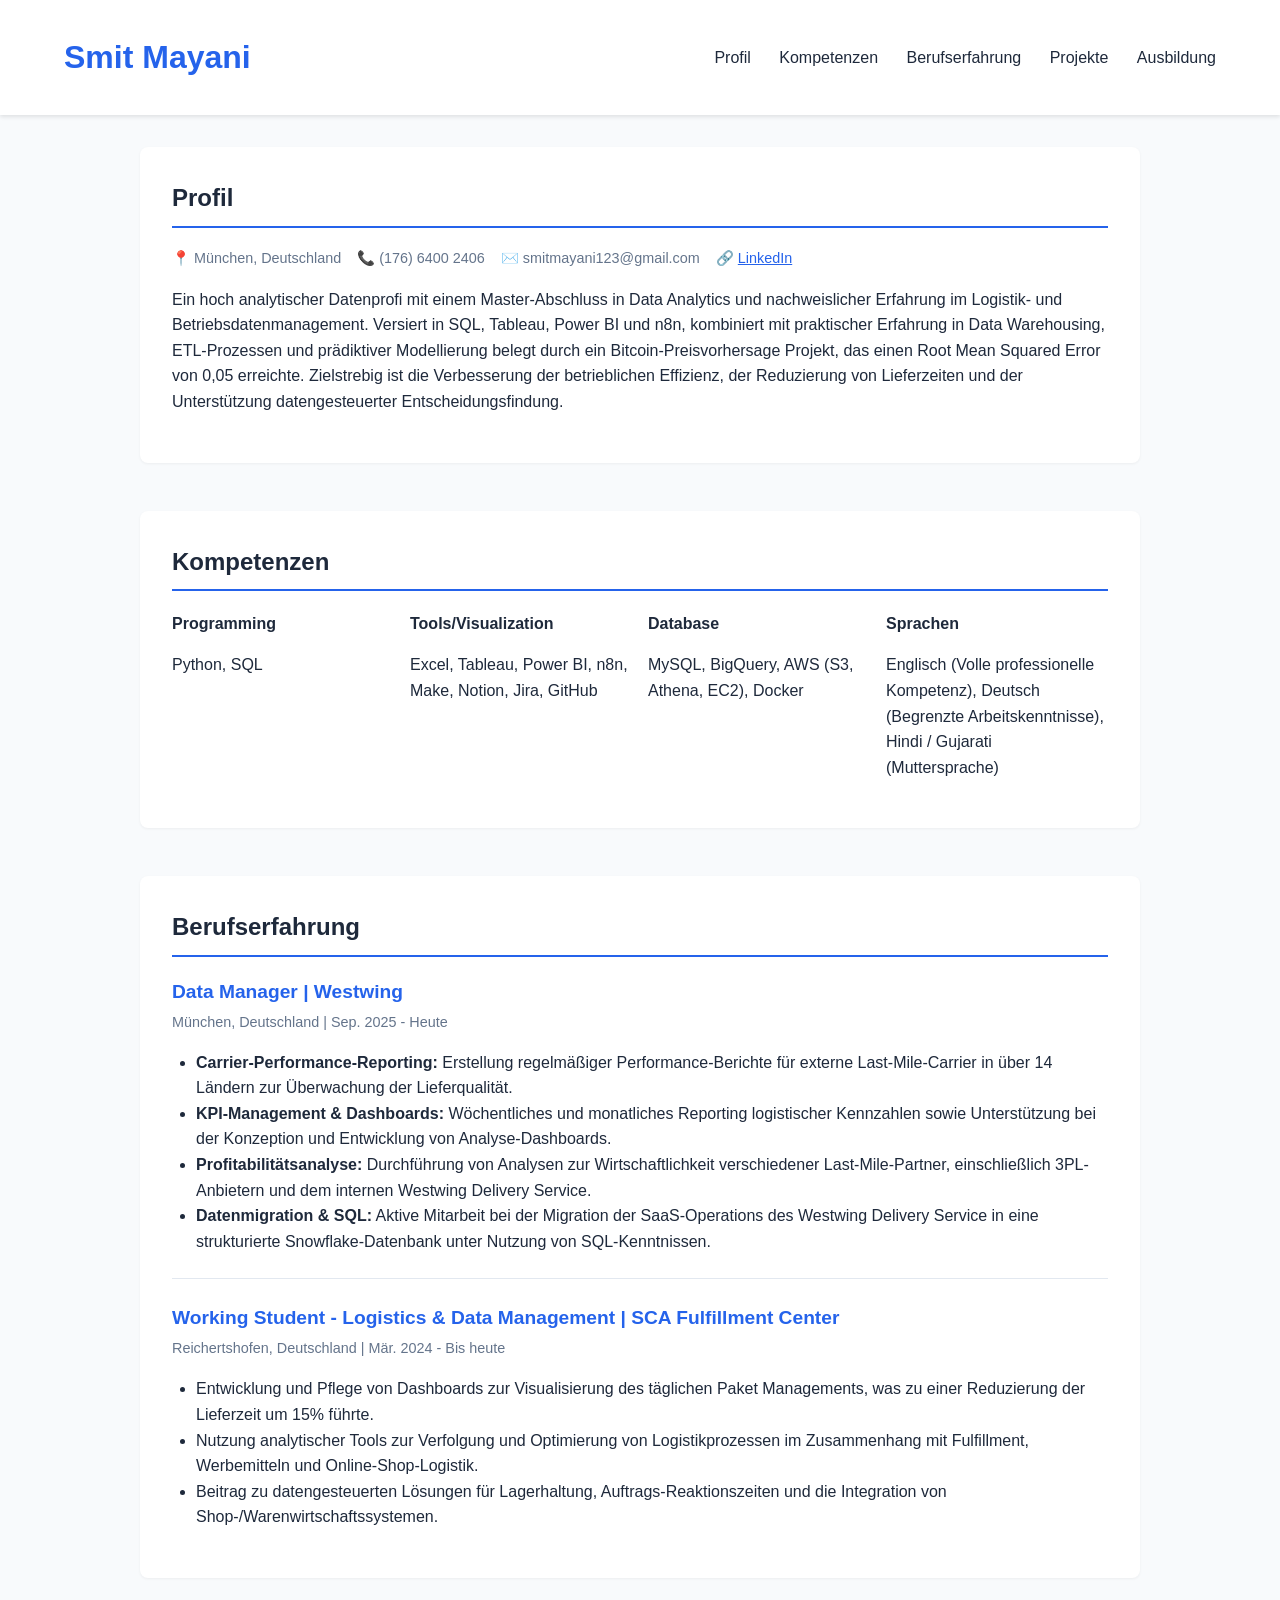
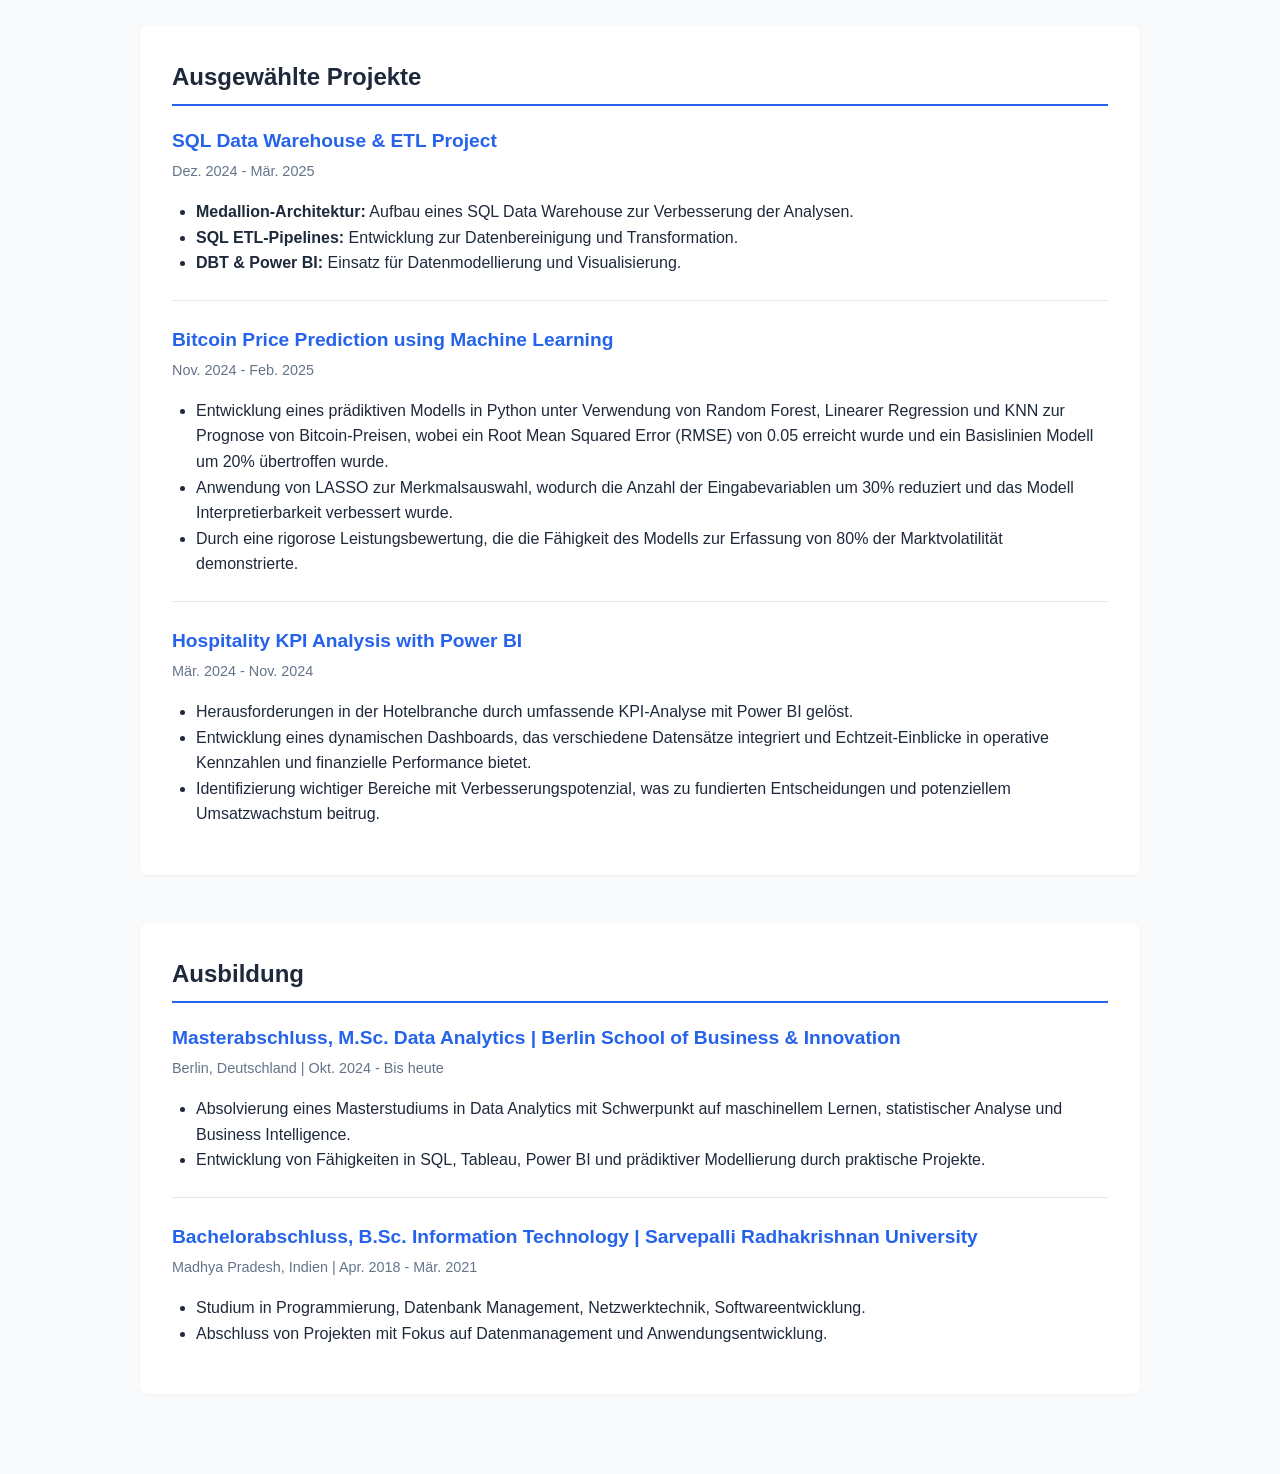
==== index.html @ 122e3f94 "Add initial HTML structure for portfolio website This commit adds a complete HTML structure for a po" ====
<!DOCTYPE html>
<html lang="de">
<head>
    <meta charset="UTF-8">
    <meta name="viewport" content="width=device-width, initial-scale=1.0">
    <title>Smit Mayani | Portfolio</title>
    <style>
        :root {
            --primary-color: #2563eb;
            --bg-color: #f8fafc;
            --text-color: #1e293b;
            --card-bg: #ffffff;
            --border-color: #e2e8f0;
        }

        body {
            font-family: 'Segoe UI', Tahoma, Geneva, Verdana, sans-serif;
            margin: 0;
            padding: 0;
            background-color: var(--bg-color);
            color: var(--text-color);
            line-height: 1.6;
        }

        header {
            background-color: var(--card-bg);
            padding: 2rem 5%;
            box-shadow: 0 2px 4px rgba(0,0,0,0.1);
            position: sticky;
            top: 0;
            z-index: 100;
            display: flex;
            justify-content: space-between;
            align-items: center;
        }

        header h1 {
            margin: 0;
            color: var(--primary-color);
        }

        nav a {
            text-decoration: none;
            color: var(--text-color);
            margin-left: 1.5rem;
            font-weight: 500;
        }

        nav a:hover {
            color: var(--primary-color);
        }

        .container {
            max-width: 1000px;
            margin: 0 auto;
            padding: 2rem;
        }

        section {
            margin-bottom: 3rem;
            background: var(--card-bg);
            padding: 2rem;
            border-radius: 8px;
            box-shadow: 0 1px 3px rgba(0,0,0,0.05);
        }

        h2 {
            border-bottom: 2px solid var(--primary-color);
            padding-bottom: 0.5rem;
            margin-top: 0;
        }

        .contact-info {
            display: flex;
            gap: 1rem;
            flex-wrap: wrap;
            margin-bottom: 1rem;
            font-size: 0.9rem;
            color: #64748b;
        }

        .job-title, .project-title {
            font-weight: bold;
            font-size: 1.2rem;
            margin-bottom: 0.2rem;
            color: var(--primary-color);
        }

        .date-location {
            font-size: 0.9rem;
            color: #64748b;
            margin-bottom: 1rem;
        }

        .skills-grid {
            display: grid;
            grid-template-columns: repeat(auto-fit, minmax(200px, 1fr));
            gap: 1rem;
        }

        .skill-category {
            font-weight: bold;
        }

        ul {
            margin-top: 0.5rem;
            padding-left: 1.5rem;
        }

        a {
            color: var(--primary-color);
        }

        @media (max-width: 768px) {
            header {
                flex-direction: column;
                text-align: center;
            }
            nav {
                margin-top: 1rem;
            }
            nav a {
                margin: 0 0.5rem;
            }
        }
    </style>
</head>
<body>

    <header>
        <h1>Smit Mayani</h1>
        <nav>
            <a href="#profil">Profil</a>
            <a href="#kompetenzen">Kompetenzen</a>
            <a href="#erfahrung">Berufserfahrung</a>
            <a href="#projekte">Projekte</a>
            <a href="#ausbildung">Ausbildung</a>
        </nav>
    </header>

    <div class="container">
        <section id="profil">
            <h2>Profil</h2>
            <div class="contact-info">
                <span>📍 München, Deutschland</span>
                <span>📞 (176) 6400 2406</span>
                <span>✉️ smitmayani123@gmail.com</span>
                <span>🔗 <a href="https://linkedin.com/in/smitmayani/" target="_blank">LinkedIn</a></span>
            </div>
            <p>Ein hoch analytischer Datenprofi mit einem Master-Abschluss in Data Analytics und nachweislicher Erfahrung im Logistik- und Betriebsdatenmanagement. Versiert in SQL, Tableau, Power BI und n8n, kombiniert mit praktischer Erfahrung in Data Warehousing, ETL-Prozessen und prädiktiver Modellierung belegt durch ein Bitcoin-Preisvorhersage Projekt, das einen Root Mean Squared Error von 0,05 erreichte. Zielstrebig ist die Verbesserung der betrieblichen Effizienz, der Reduzierung von Lieferzeiten und der Unterstützung datengesteuerter Entscheidungsfindung.</p>
        </section>

        <section id="kompetenzen">
            <h2>Kompetenzen</h2>
            <div class="skills-grid">
                <div>
                    <div class="skill-category">Programming</div>
                    <p>Python, SQL</p>
                </div>
                <div>
                    <div class="skill-category">Tools/Visualization</div>
                    <p>Excel, Tableau, Power BI, n8n, Make, Notion, Jira, GitHub</p>
                </div>
                <div>
                    <div class="skill-category">Database</div>
                    <p>MySQL, BigQuery, AWS (S3, Athena, EC2), Docker</p>
                </div>
                <div>
                    <div class="skill-category">Sprachen</div>
                    <p>Englisch (Volle professionelle Kompetenz), Deutsch (Begrenzte Arbeitskenntnisse), Hindi / Gujarati (Muttersprache)</p>
                </div>
            </div>
        </section>

        <section id="erfahrung">
            <h2>Berufserfahrung</h2>
            
            <div class="job">
                <div class="job-title">Data Manager | Westwing</div>
                <div class="date-location">München, Deutschland | Sep. 2025 - Heute</div>
                <ul>
                    <li><strong>Carrier-Performance-Reporting:</strong> Erstellung regelmäßiger Performance-Berichte für externe Last-Mile-Carrier in über 14 Ländern zur Überwachung der Lieferqualität.</li>
                    <li><strong>KPI-Management & Dashboards:</strong> Wöchentliches und monatliches Reporting logistischer Kennzahlen sowie Unterstützung bei der Konzeption und Entwicklung von Analyse-Dashboards.</li>
                    <li><strong>Profitabilitätsanalyse:</strong> Durchführung von Analysen zur Wirtschaftlichkeit verschiedener Last-Mile-Partner, einschließlich 3PL-Anbietern und dem internen Westwing Delivery Service.</li>
                    <li><strong>Datenmigration & SQL:</strong> Aktive Mitarbeit bei der Migration der SaaS-Operations des Westwing Delivery Service in eine strukturierte Snowflake-Datenbank unter Nutzung von SQL-Kenntnissen.</li>
                </ul>
            </div>

            <hr style="border: 0; border-top: 1px solid #e2e8f0; margin: 1.5rem 0;">

            <div class="job">
                <div class="job-title">Working Student - Logistics & Data Management | SCA Fulfillment Center</div>
                <div class="date-location">Reichertshofen, Deutschland | Mär. 2024 - Bis heute</div>
                <ul>
                    <li>Entwicklung und Pflege von Dashboards zur Visualisierung des täglichen Paket Managements, was zu einer Reduzierung der Lieferzeit um 15% führte.</li>
                    <li>Nutzung analytischer Tools zur Verfolgung und Optimierung von Logistikprozessen im Zusammenhang mit Fulfillment, Werbemitteln und Online-Shop-Logistik.</li>
                    <li>Beitrag zu datengesteuerten Lösungen für Lagerhaltung, Auftrags-Reaktionszeiten und die Integration von Shop-/Warenwirtschaftssystemen.</li>
                </ul>
            </div>
        </section>

        <section id="projekte">
            <h2>Ausgewählte Projekte</h2>

            <div class="project">
                <div class="project-title">SQL Data Warehouse & ETL Project</div>
                <div class="date-location">Dez. 2024 - Mär. 2025</div>
                <ul>
                    <li><strong>Medallion-Architektur:</strong> Aufbau eines SQL Data Warehouse zur Verbesserung der Analysen.</li>
                    <li><strong>SQL ETL-Pipelines:</strong> Entwicklung zur Datenbereinigung und Transformation.</li>
                    <li><strong>DBT & Power BI:</strong> Einsatz für Datenmodellierung und Visualisierung.</li>
                </ul>
            </div>

            <hr style="border: 0; border-top: 1px solid #e2e8f0; margin: 1.5rem 0;">

            <div class="project">
                <div class="project-title">Bitcoin Price Prediction using Machine Learning</div>
                <div class="date-location">Nov. 2024 - Feb. 2025</div>
                <ul>
                    <li>Entwicklung eines prädiktiven Modells in Python unter Verwendung von Random Forest, Linearer Regression und KNN zur Prognose von Bitcoin-Preisen, wobei ein Root Mean Squared Error (RMSE) von 0.05 erreicht wurde und ein Basislinien Modell um 20% übertroffen wurde.</li>
                    <li>Anwendung von LASSO zur Merkmalsauswahl, wodurch die Anzahl der Eingabevariablen um 30% reduziert und das Modell Interpretierbarkeit verbessert wurde.</li>
                    <li>Durch eine rigorose Leistungsbewertung, die die Fähigkeit des Modells zur Erfassung von 80% der Marktvolatilität demonstrierte.</li>
                </ul>
            </div>

            <hr style="border: 0; border-top: 1px solid #e2e8f0; margin: 1.5rem 0;">

            <div class="project">
                <div class="project-title">Hospitality KPI Analysis with Power BI</div>
                <div class="date-location">Mär. 2024 - Nov. 2024</div>
                <ul>
                    <li>Herausforderungen in der Hotelbranche durch umfassende KPI-Analyse mit Power BI gelöst.</li>
                    <li>Entwicklung eines dynamischen Dashboards, das verschiedene Datensätze integriert und Echtzeit-Einblicke in operative Kennzahlen und finanzielle Performance bietet.</li>
                    <li>Identifizierung wichtiger Bereiche mit Verbesserungspotenzial, was zu fundierten Entscheidungen und potenziellem Umsatzwachstum beitrug.</li>
                </ul>
            </div>
        </section>

        <section id="ausbildung">
            <h2>Ausbildung</h2>

            <div class="job">
                <div class="job-title">Masterabschluss, M.Sc. Data Analytics | Berlin School of Business & Innovation</div>
                <div class="date-location">Berlin, Deutschland | Okt. 2024 - Bis heute</div>
                <ul>
                    <li>Absolvierung eines Masterstudiums in Data Analytics mit Schwerpunkt auf maschinellem Lernen, statistischer Analyse und Business Intelligence.</li>
                    <li>Entwicklung von Fähigkeiten in SQL, Tableau, Power BI und prädiktiver Modellierung durch praktische Projekte.</li>
                </ul>
            </div>

            <hr style="border: 0; border-top: 1px solid #e2e8f0; margin: 1.5rem 0;">

            <div class="job">
                <div class="job-title">Bachelorabschluss, B.Sc. Information Technology | Sarvepalli Radhakrishnan University</div>
                <div class="date-location">Madhya Pradesh, Indien | Apr. 2018 - Mär. 2021</div>
                <ul>
                    <li>Studium in Programmierung, Datenbank Management, Netzwerktechnik, Softwareentwicklung.</li>
                    <li>Abschluss von Projekten mit Fokus auf Datenmanagement und Anwendungsentwicklung.</li>
                </ul>
            </div>
        </section>
    </div>

</body>
</html>
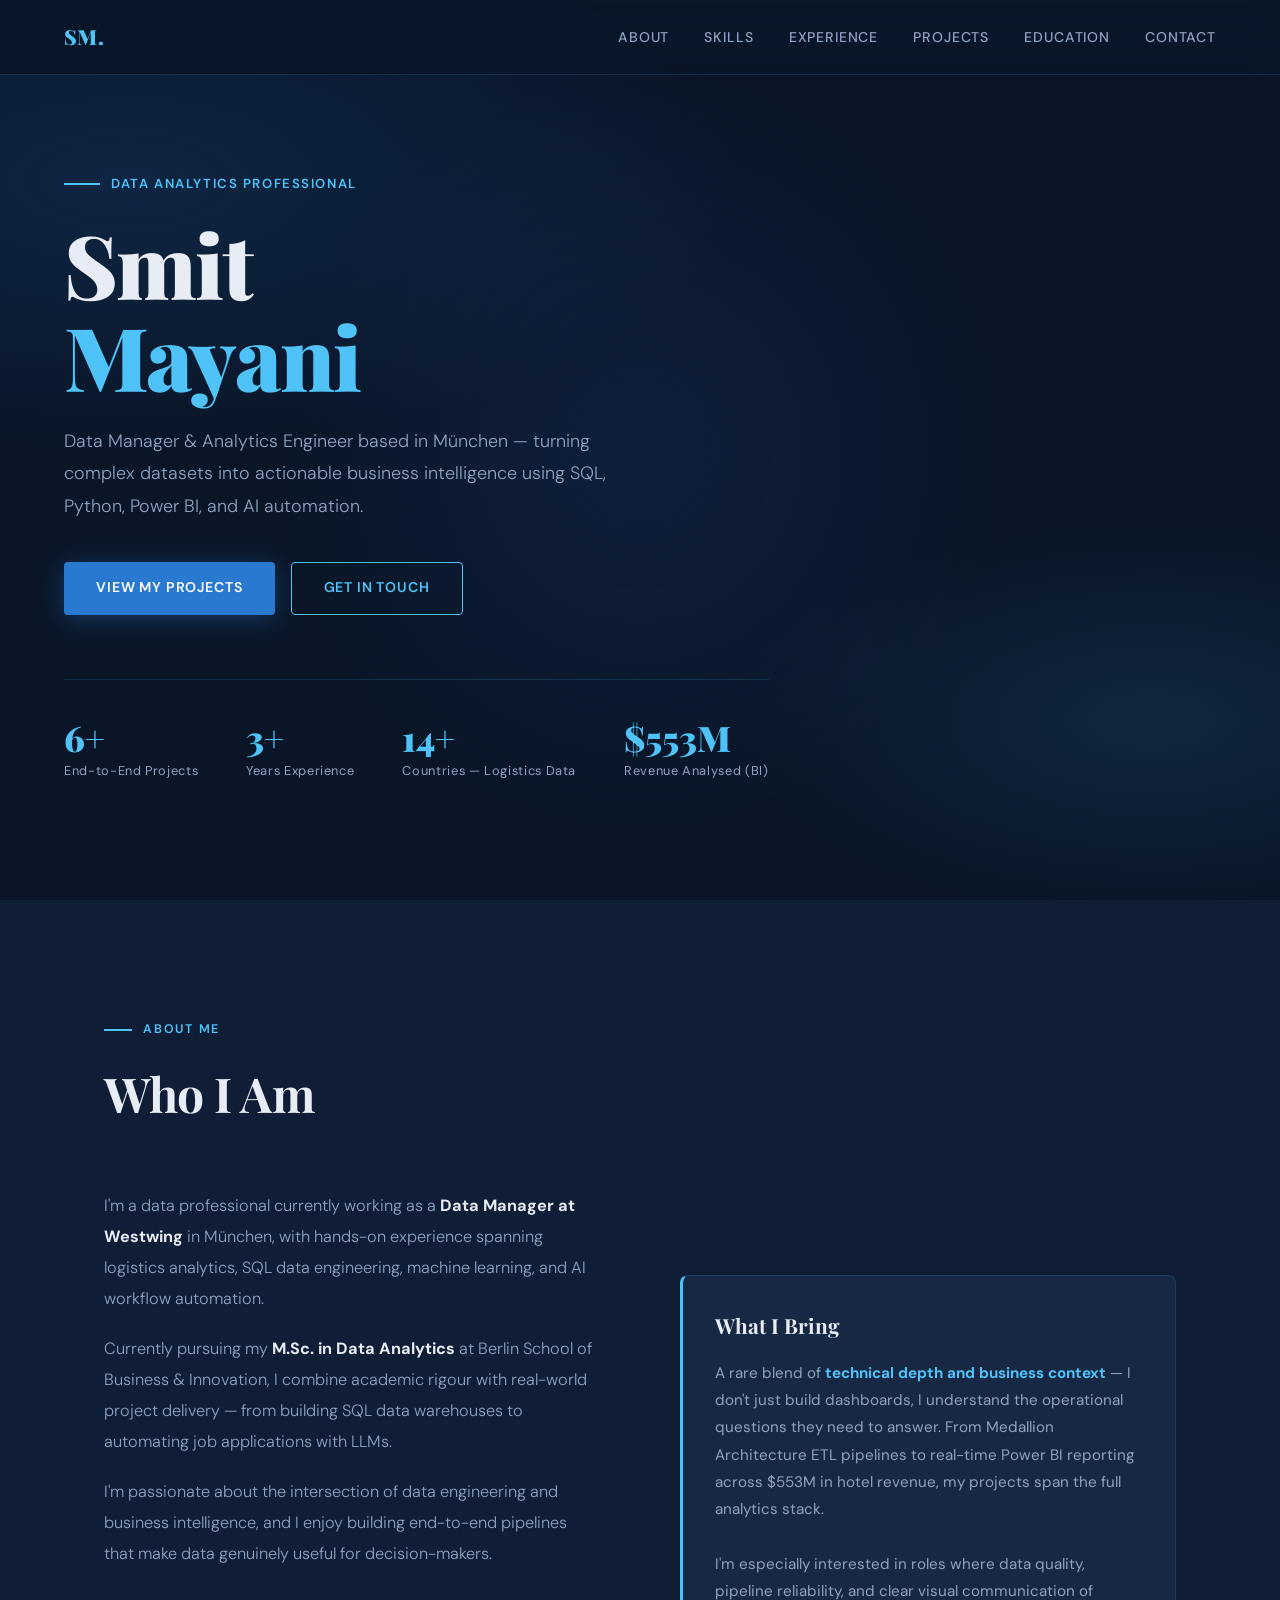
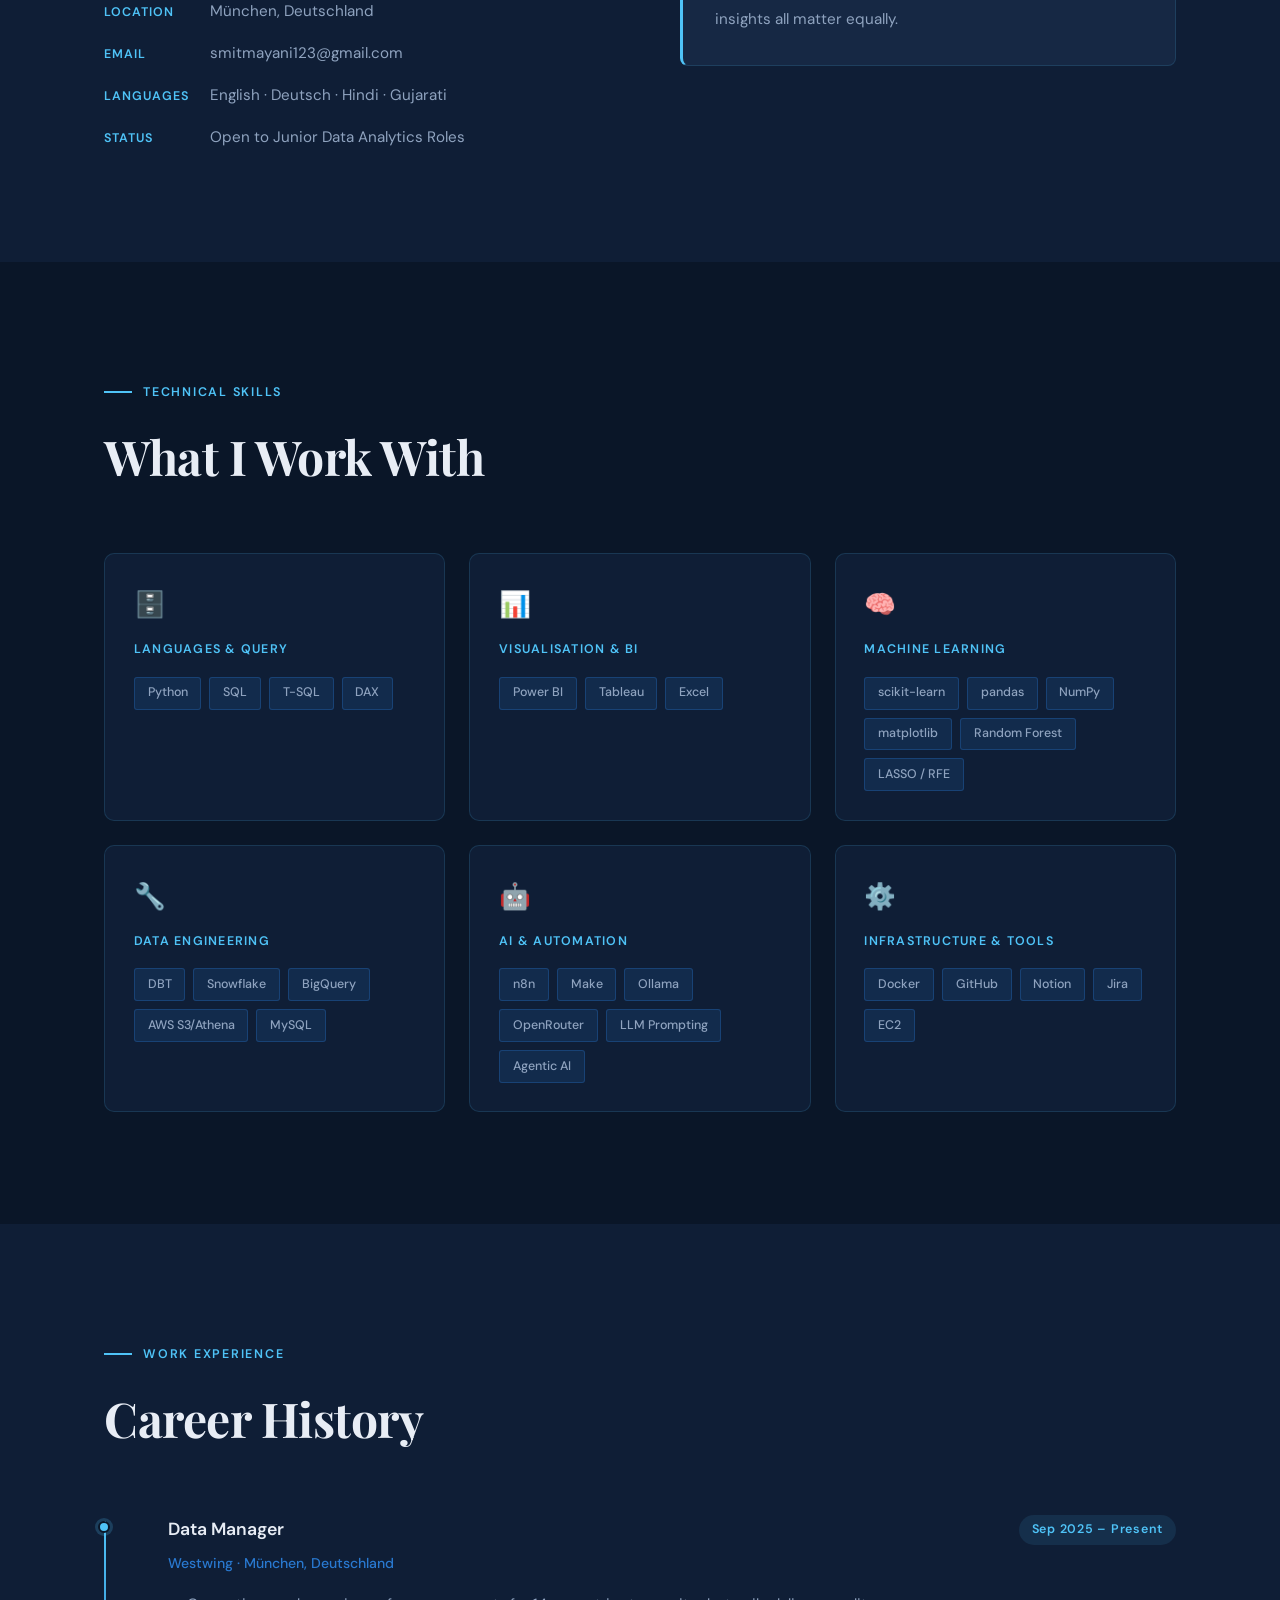
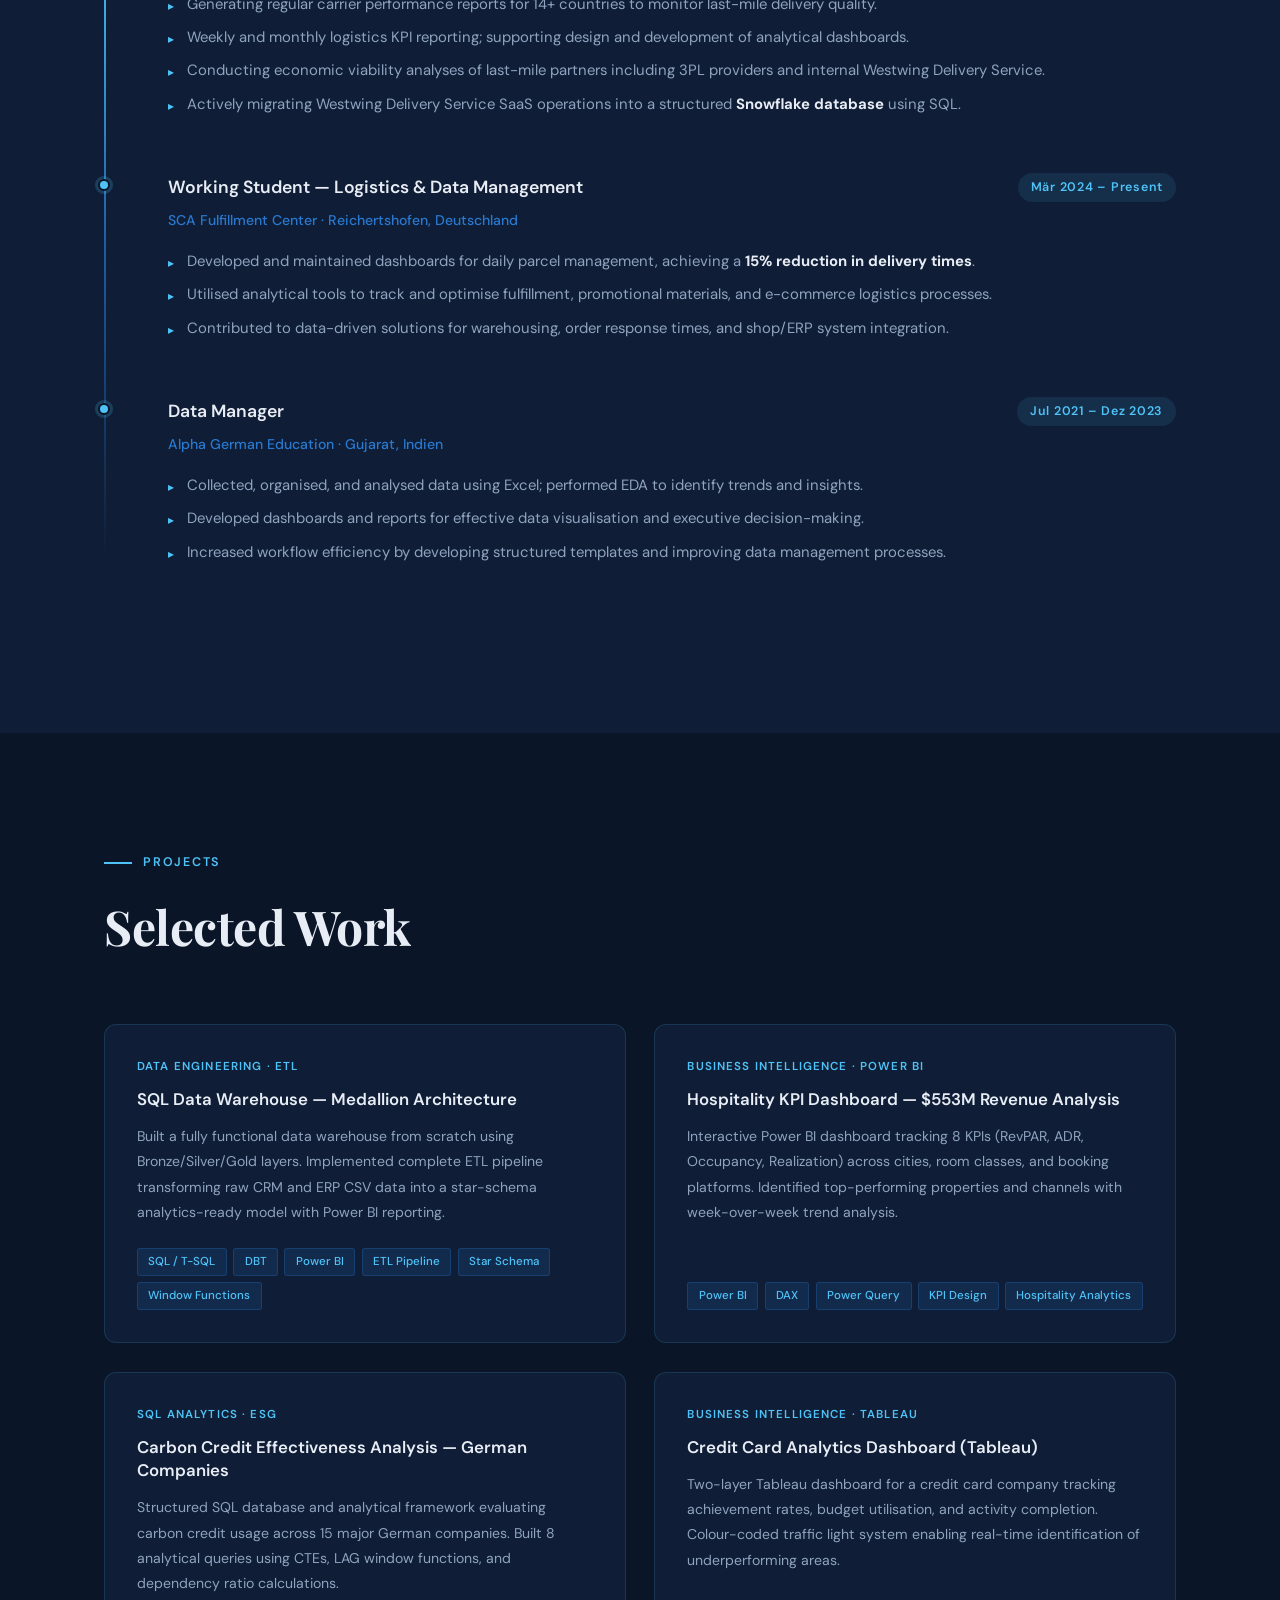
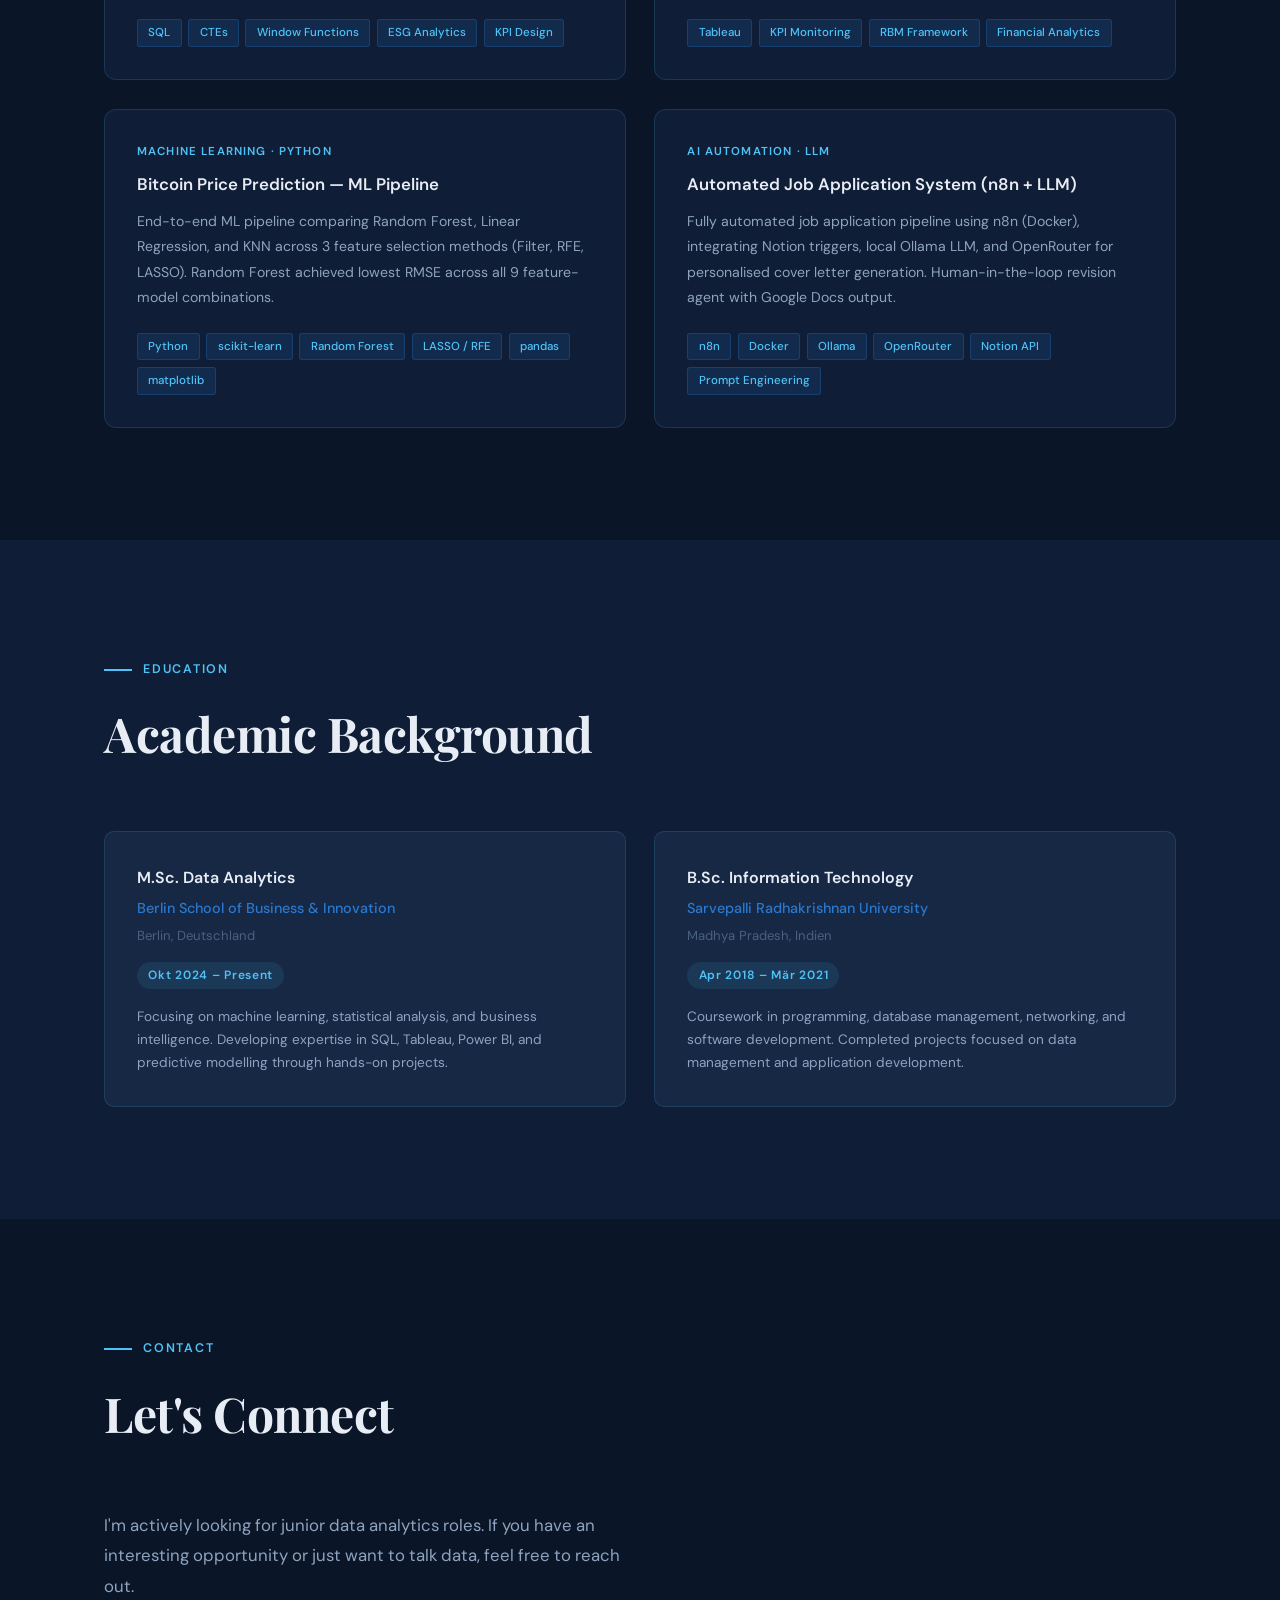
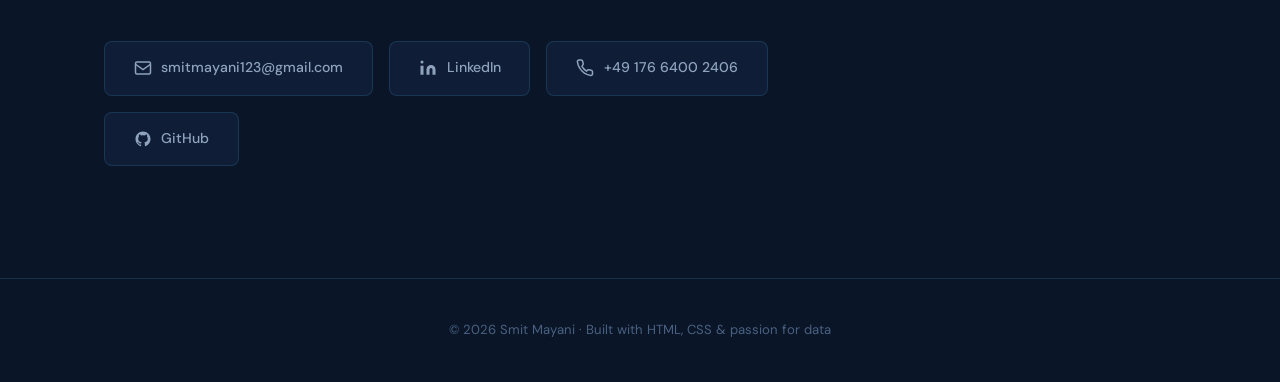
==== commit d3593c12: "Add files via upload" ====
--- a/index.html
+++ b/index.html
@@ -1,266 +1,762 @@
 <!DOCTYPE html>
-<html lang="de">
+<html lang="en">
 <head>
-    <meta charset="UTF-8">
-    <meta name="viewport" content="width=device-width, initial-scale=1.0">
-    <title>Smit Mayani | Portfolio</title>
-    <style>
-        :root {
-            --primary-color: #2563eb;
-            --bg-color: #f8fafc;
-            --text-color: #1e293b;
-            --card-bg: #ffffff;
-            --border-color: #e2e8f0;
-        }
-
-        body {
-            font-family: 'Segoe UI', Tahoma, Geneva, Verdana, sans-serif;
-            margin: 0;
-            padding: 0;
-            background-color: var(--bg-color);
-            color: var(--text-color);
-            line-height: 1.6;
-        }
-
-        header {
-            background-color: var(--card-bg);
-            padding: 2rem 5%;
-            box-shadow: 0 2px 4px rgba(0,0,0,0.1);
-            position: sticky;
-            top: 0;
-            z-index: 100;
-            display: flex;
-            justify-content: space-between;
-            align-items: center;
-        }
-
-        header h1 {
-            margin: 0;
-            color: var(--primary-color);
-        }
-
-        nav a {
-            text-decoration: none;
-            color: var(--text-color);
-            margin-left: 1.5rem;
-            font-weight: 500;
-        }
-
-        nav a:hover {
-            color: var(--primary-color);
-        }
-
-        .container {
-            max-width: 1000px;
-            margin: 0 auto;
-            padding: 2rem;
-        }
-
-        section {
-            margin-bottom: 3rem;
-            background: var(--card-bg);
-            padding: 2rem;
-            border-radius: 8px;
-            box-shadow: 0 1px 3px rgba(0,0,0,0.05);
-        }
-
-        h2 {
-            border-bottom: 2px solid var(--primary-color);
-            padding-bottom: 0.5rem;
-            margin-top: 0;
-        }
-
-        .contact-info {
-            display: flex;
-            gap: 1rem;
-            flex-wrap: wrap;
-            margin-bottom: 1rem;
-            font-size: 0.9rem;
-            color: #64748b;
-        }
-
-        .job-title, .project-title {
-            font-weight: bold;
-            font-size: 1.2rem;
-            margin-bottom: 0.2rem;
-            color: var(--primary-color);
-        }
-
-        .date-location {
-            font-size: 0.9rem;
-            color: #64748b;
-            margin-bottom: 1rem;
-        }
-
-        .skills-grid {
-            display: grid;
-            grid-template-columns: repeat(auto-fit, minmax(200px, 1fr));
-            gap: 1rem;
-        }
-
-        .skill-category {
-            font-weight: bold;
-        }
-
-        ul {
-            margin-top: 0.5rem;
-            padding-left: 1.5rem;
-        }
-
-        a {
-            color: var(--primary-color);
-        }
-
-        @media (max-width: 768px) {
-            header {
-                flex-direction: column;
-                text-align: center;
-            }
-            nav {
-                margin-top: 1rem;
-            }
-            nav a {
-                margin: 0 0.5rem;
-            }
-        }
-    </style>
+<meta charset="UTF-8">
+<meta name="viewport" content="width=device-width, initial-scale=1.0">
+<title>Smit Mayani — Data Analytics Portfolio</title>
+<link href="https://fonts.googleapis.com/css2?family=Playfair+Display:wght@400;700;900&family=DM+Sans:wght@300;400;500;600&display=swap" rel="stylesheet">
+<style>
+  :root {
+    --navy: #0a1628;
+    --navy-mid: #112240;
+    --navy-light: #1d3461;
+    --blue: #1e5fa8;
+    --blue-bright: #2979d0;
+    --accent: #4fc3f7;
+    --accent-gold: #f0c040;
+    --text: #e8edf5;
+    --text-muted: #8fa3bf;
+    --text-dim: #4a6080;
+    --surface: #0f1e36;
+    --surface-up: #162844;
+    --border: rgba(79,195,247,0.15);
+    --glow: rgba(41,121,208,0.18);
+  }
+  *, *::before, *::after { box-sizing: border-box; margin: 0; padding: 0; }
+  html { scroll-behavior: smooth; }
+  body {
+    font-family: 'DM Sans', sans-serif;
+    background: var(--navy);
+    color: var(--text);
+    overflow-x: hidden;
+    line-height: 1.7;
+  }
+
+  /* ── BACKGROUND ── */
+  body::before {
+    content: '';
+    position: fixed; inset: 0; z-index: 0;
+    background:
+      radial-gradient(ellipse 80% 50% at 10% 20%, rgba(30,95,168,0.22) 0%, transparent 60%),
+      radial-gradient(ellipse 60% 40% at 90% 80%, rgba(79,195,247,0.1) 0%, transparent 55%),
+      radial-gradient(ellipse 40% 60% at 50% 50%, rgba(17,34,64,0.8) 0%, transparent 70%);
+    pointer-events: none;
+  }
+
+  /* ── NAV ── */
+  nav {
+    position: fixed; top: 0; left: 0; right: 0; z-index: 100;
+    display: flex; align-items: center; justify-content: space-between;
+    padding: 1.2rem 5%;
+    background: rgba(10,22,40,0.85);
+    backdrop-filter: blur(14px);
+    border-bottom: 1px solid var(--border);
+  }
+  .nav-logo {
+    font-family: 'Playfair Display', serif;
+    font-size: 1.3rem;
+    font-weight: 900;
+    letter-spacing: 0.02em;
+    color: var(--accent);
+  }
+  .nav-links { display: flex; gap: 2.2rem; list-style: none; }
+  .nav-links a {
+    text-decoration: none;
+    color: var(--text-muted);
+    font-size: 0.88rem;
+    font-weight: 500;
+    letter-spacing: 0.06em;
+    text-transform: uppercase;
+    transition: color 0.2s;
+  }
+  .nav-links a:hover { color: var(--accent); }
+
+  /* ── SECTIONS ── */
+  section { position: relative; z-index: 1; }
+
+  /* ── HERO ── */
+  #hero {
+    min-height: 100vh;
+    display: flex; align-items: center;
+    padding: 8rem 5% 5rem;
+  }
+  .hero-inner { max-width: 800px; }
+  .hero-eyebrow {
+    display: inline-flex; align-items: center; gap: 0.7rem;
+    font-size: 0.82rem; letter-spacing: 0.12em; text-transform: uppercase;
+    color: var(--accent); font-weight: 600;
+    margin-bottom: 1.4rem;
+  }
+  .hero-eyebrow::before {
+    content: ''; display: block;
+    width: 36px; height: 2px;
+    background: var(--accent);
+  }
+  h1 {
+    font-family: 'Playfair Display', serif;
+    font-size: clamp(3rem, 7vw, 5.5rem);
+    font-weight: 900;
+    line-height: 1.05;
+    letter-spacing: -0.02em;
+    color: var(--text);
+    margin-bottom: 1.4rem;
+  }
+  h1 span { color: var(--accent); }
+  .hero-desc {
+    font-size: 1.12rem;
+    color: var(--text-muted);
+    max-width: 580px;
+    margin-bottom: 2.5rem;
+    font-weight: 300;
+    line-height: 1.8;
+  }
+  .hero-cta { display: flex; gap: 1rem; flex-wrap: wrap; }
+  .btn {
+    display: inline-flex; align-items: center; gap: 0.5rem;
+    padding: 0.85rem 2rem;
+    border-radius: 4px;
+    font-size: 0.88rem; font-weight: 600;
+    letter-spacing: 0.06em; text-transform: uppercase;
+    text-decoration: none; cursor: pointer; border: none;
+    transition: all 0.25s;
+  }
+  .btn-primary {
+    background: var(--blue-bright);
+    color: #fff;
+    box-shadow: 0 4px 24px rgba(41,121,208,0.35);
+  }
+  .btn-primary:hover {
+    background: var(--accent);
+    color: var(--navy);
+    box-shadow: 0 6px 32px rgba(79,195,247,0.4);
+    transform: translateY(-2px);
+  }
+  .btn-outline {
+    background: transparent;
+    color: var(--accent);
+    border: 1.5px solid var(--accent);
+  }
+  .btn-outline:hover {
+    background: rgba(79,195,247,0.1);
+    transform: translateY(-2px);
+  }
+  .hero-stats {
+    display: flex; gap: 3rem; margin-top: 4rem;
+    padding-top: 2.5rem;
+    border-top: 1px solid var(--border);
+    flex-wrap: wrap;
+  }
+  .stat-num {
+    font-family: 'Playfair Display', serif;
+    font-size: 2.2rem; font-weight: 900;
+    color: var(--accent); line-height: 1;
+  }
+  .stat-label { font-size: 0.8rem; color: var(--text-muted); letter-spacing: 0.05em; margin-top: 0.3rem; }
+
+  /* ── SECTION TITLES ── */
+  .section-wrap { padding: 7rem 5%; max-width: 1200px; margin: 0 auto; }
+  .section-label {
+    display: inline-flex; align-items: center; gap: 0.7rem;
+    font-size: 0.78rem; letter-spacing: 0.14em; text-transform: uppercase;
+    color: var(--accent); font-weight: 600; margin-bottom: 0.8rem;
+  }
+  .section-label::before {
+    content: ''; width: 28px; height: 2px; background: var(--accent);
+  }
+  h2 {
+    font-family: 'Playfair Display', serif;
+    font-size: clamp(2rem, 4vw, 3rem);
+    font-weight: 700; color: var(--text);
+    margin-bottom: 3.5rem;
+    letter-spacing: -0.01em;
+  }
+
+  /* ── ABOUT ── */
+  #about { background: var(--surface); }
+  .about-grid { display: grid; grid-template-columns: 1fr 1fr; gap: 5rem; align-items: center; }
+  .about-text p {
+    color: var(--text-muted); font-size: 1.02rem; margin-bottom: 1.2rem;
+    font-weight: 300; line-height: 1.9;
+  }
+  .about-info { display: flex; flex-direction: column; gap: 1rem; margin-top: 1.8rem; }
+  .info-row { display: flex; gap: 1rem; align-items: baseline; }
+  .info-key { font-size: 0.78rem; letter-spacing: 0.08em; text-transform: uppercase; color: var(--accent); font-weight: 600; min-width: 90px; }
+  .info-val { color: var(--text-muted); font-size: 0.95rem; }
+  .about-highlight {
+    background: var(--surface-up);
+    border: 1px solid var(--border);
+    border-left: 3px solid var(--accent);
+    border-radius: 8px;
+    padding: 2rem;
+  }
+  .about-highlight h3 {
+    font-family: 'Playfair Display', serif;
+    font-size: 1.3rem; color: var(--text);
+    margin-bottom: 1rem;
+  }
+  .about-highlight p { color: var(--text-muted); font-size: 0.95rem; line-height: 1.8; }
+
+  /* ── SKILLS ── */
+  #skills { background: var(--navy); }
+  .skills-grid { display: grid; grid-template-columns: repeat(auto-fit, minmax(260px, 1fr)); gap: 1.5rem; }
+  .skill-card {
+    background: var(--surface);
+    border: 1px solid var(--border);
+    border-radius: 10px;
+    padding: 1.8rem;
+    transition: border-color 0.2s, transform 0.2s, box-shadow 0.2s;
+  }
+  .skill-card:hover {
+    border-color: var(--accent);
+    transform: translateY(-4px);
+    box-shadow: 0 8px 32px var(--glow);
+  }
+  .skill-icon { font-size: 1.6rem; margin-bottom: 0.8rem; }
+  .skill-card h3 { font-size: 0.78rem; letter-spacing: 0.1em; text-transform: uppercase; color: var(--accent); font-weight: 600; margin-bottom: 1rem; }
+  .skill-tags { display: flex; flex-wrap: wrap; gap: 0.5rem; }
+  .tag {
+    padding: 0.3rem 0.8rem;
+    background: rgba(41,121,208,0.15);
+    border: 1px solid rgba(41,121,208,0.3);
+    border-radius: 3px;
+    font-size: 0.78rem;
+    color: var(--text-muted);
+    font-weight: 500;
+  }
+
+  /* ── EXPERIENCE ── */
+  #experience { background: var(--surface); }
+  .timeline { position: relative; padding-left: 2rem; }
+  .timeline::before {
+    content: '';
+    position: absolute; left: 0; top: 6px; bottom: 6px;
+    width: 2px;
+    background: linear-gradient(to bottom, var(--accent), var(--blue), transparent);
+  }
+  .timeline-item { position: relative; margin-bottom: 3.5rem; padding-left: 2rem; }
+  .timeline-dot {
+    position: absolute; left: -2.4rem; top: 6px;
+    width: 12px; height: 12px;
+    border-radius: 50%;
+    background: var(--accent);
+    border: 2px solid var(--navy);
+    box-shadow: 0 0 0 3px rgba(79,195,247,0.2);
+  }
+  .exp-header { display: flex; justify-content: space-between; align-items: flex-start; flex-wrap: wrap; gap: 0.5rem; margin-bottom: 0.4rem; }
+  .exp-title { font-size: 1.1rem; font-weight: 600; color: var(--text); }
+  .exp-date {
+    font-size: 0.78rem; letter-spacing: 0.06em;
+    color: var(--accent); font-weight: 600;
+    background: rgba(79,195,247,0.1);
+    padding: 0.25rem 0.8rem; border-radius: 20px;
+    white-space: nowrap;
+  }
+  .exp-company { font-size: 0.88rem; color: var(--blue-bright); font-weight: 500; margin-bottom: 1rem; }
+  .exp-bullets { list-style: none; }
+  .exp-bullets li {
+    position: relative; padding-left: 1.2rem;
+    color: var(--text-muted); font-size: 0.93rem;
+    margin-bottom: 0.5rem; line-height: 1.7;
+  }
+  .exp-bullets li::before {
+    content: '▸'; position: absolute; left: 0;
+    color: var(--accent); font-size: 0.75rem; top: 0.25rem;
+  }
+
+  /* ── PROJECTS ── */
+  #projects { background: var(--navy); }
+  .projects-grid { display: grid; grid-template-columns: repeat(auto-fit, minmax(340px, 1fr)); gap: 1.8rem; }
+  .project-card {
+    background: var(--surface);
+    border: 1px solid var(--border);
+    border-radius: 12px;
+    padding: 2rem;
+    display: flex; flex-direction: column;
+    transition: all 0.25s;
+    position: relative; overflow: hidden;
+  }
+  .project-card::before {
+    content: '';
+    position: absolute; top: 0; left: 0; right: 0; height: 3px;
+    background: linear-gradient(90deg, var(--blue), var(--accent));
+    opacity: 0; transition: opacity 0.25s;
+  }
+  .project-card:hover { border-color: rgba(79,195,247,0.3); transform: translateY(-5px); box-shadow: 0 12px 40px var(--glow); }
+  .project-card:hover::before { opacity: 1; }
+  .project-cat {
+    font-size: 0.72rem; letter-spacing: 0.1em; text-transform: uppercase;
+    color: var(--accent); font-weight: 600; margin-bottom: 0.7rem;
+  }
+  .project-card h3 { font-size: 1.05rem; font-weight: 600; color: var(--text); margin-bottom: 0.8rem; line-height: 1.4; }
+  .project-desc { font-size: 0.88rem; color: var(--text-muted); line-height: 1.8; flex: 1; margin-bottom: 1.4rem; }
+  .project-tech { display: flex; flex-wrap: wrap; gap: 0.4rem; }
+  .tech-badge {
+    padding: 0.2rem 0.65rem;
+    background: rgba(30,95,168,0.2);
+    border: 1px solid rgba(30,95,168,0.4);
+    border-radius: 3px;
+    font-size: 0.72rem; color: var(--accent); font-weight: 500;
+  }
+
+  /* ── EDUCATION ── */
+  #education { background: var(--surface); }
+  .edu-grid { display: grid; grid-template-columns: repeat(auto-fit, minmax(300px, 1fr)); gap: 1.8rem; }
+  .edu-card {
+    background: var(--surface-up);
+    border: 1px solid var(--border);
+    border-radius: 10px;
+    padding: 2rem;
+    transition: all 0.2s;
+  }
+  .edu-card:hover { border-color: var(--accent); transform: translateY(-3px); }
+  .edu-degree { font-size: 1rem; font-weight: 600; color: var(--text); margin-bottom: 0.3rem; }
+  .edu-school { font-size: 0.9rem; color: var(--blue-bright); font-weight: 500; margin-bottom: 0.3rem; }
+  .edu-location { font-size: 0.82rem; color: var(--text-dim); margin-bottom: 0.8rem; }
+  .edu-date { font-size: 0.75rem; letter-spacing: 0.06em; color: var(--accent); font-weight: 600; background: rgba(79,195,247,0.1); padding: 0.2rem 0.7rem; border-radius: 20px; display: inline-block; margin-bottom: 1rem; }
+  .edu-desc { font-size: 0.85rem; color: var(--text-muted); line-height: 1.7; }
+
+  /* ── CONTACT ── */
+  #contact { background: var(--navy); }
+  .contact-inner { max-width: 680px; }
+  .contact-links { display: flex; flex-wrap: wrap; gap: 1rem; margin-top: 2.5rem; }
+  .contact-link {
+    display: inline-flex; align-items: center; gap: 0.6rem;
+    padding: 0.9rem 1.8rem;
+    background: var(--surface);
+    border: 1px solid var(--border);
+    border-radius: 8px;
+    text-decoration: none;
+    color: var(--text-muted);
+    font-size: 0.88rem; font-weight: 500;
+    transition: all 0.2s;
+  }
+  .contact-link:hover { border-color: var(--accent); color: var(--accent); background: rgba(79,195,247,0.06); transform: translateY(-2px); }
+  .contact-link svg { width: 18px; height: 18px; }
+
+  /* ── FOOTER ── */
+  footer {
+    text-align: center;
+    padding: 2.5rem 5%;
+    border-top: 1px solid var(--border);
+    color: var(--text-dim);
+    font-size: 0.82rem;
+    background: var(--navy);
+    position: relative; z-index: 1;
+  }
+
+  /* ── ANIMATIONS ── */
+  .fade-in {
+    opacity: 0; transform: translateY(28px);
+    animation: fadeUp 0.7s ease forwards;
+  }
+  @keyframes fadeUp {
+    to { opacity: 1; transform: none; }
+  }
+  .fade-in:nth-child(1) { animation-delay: 0.1s; }
+  .fade-in:nth-child(2) { animation-delay: 0.2s; }
+  .fade-in:nth-child(3) { animation-delay: 0.35s; }
+  .fade-in:nth-child(4) { animation-delay: 0.5s; }
+
+  @media (max-width: 768px) {
+    .about-grid { grid-template-columns: 1fr; gap: 2.5rem; }
+    .hero-stats { gap: 2rem; }
+    .nav-links { display: none; }
+  }
+</style>
 </head>
 <body>
 
-    <header>
-        <h1>Smit Mayani</h1>
-        <nav>
-            <a href="#profil">Profil</a>
-            <a href="#kompetenzen">Kompetenzen</a>
-            <a href="#erfahrung">Berufserfahrung</a>
-            <a href="#projekte">Projekte</a>
-            <a href="#ausbildung">Ausbildung</a>
-        </nav>
-    </header>
-
-    <div class="container">
-        <section id="profil">
-            <h2>Profil</h2>
-            <div class="contact-info">
-                <span>📍 München, Deutschland</span>
-                <span>📞 (176) 6400 2406</span>
-                <span>✉️ smitmayani123@gmail.com</span>
-                <span>🔗 <a href="https://linkedin.com/in/smitmayani/" target="_blank">LinkedIn</a></span>
-            </div>
-            <p>Ein hoch analytischer Datenprofi mit einem Master-Abschluss in Data Analytics und nachweislicher Erfahrung im Logistik- und Betriebsdatenmanagement. Versiert in SQL, Tableau, Power BI und n8n, kombiniert mit praktischer Erfahrung in Data Warehousing, ETL-Prozessen und prädiktiver Modellierung belegt durch ein Bitcoin-Preisvorhersage Projekt, das einen Root Mean Squared Error von 0,05 erreichte. Zielstrebig ist die Verbesserung der betrieblichen Effizienz, der Reduzierung von Lieferzeiten und der Unterstützung datengesteuerter Entscheidungsfindung.</p>
-        </section>
-
-        <section id="kompetenzen">
-            <h2>Kompetenzen</h2>
-            <div class="skills-grid">
-                <div>
-                    <div class="skill-category">Programming</div>
-                    <p>Python, SQL</p>
-                </div>
-                <div>
-                    <div class="skill-category">Tools/Visualization</div>
-                    <p>Excel, Tableau, Power BI, n8n, Make, Notion, Jira, GitHub</p>
-                </div>
-                <div>
-                    <div class="skill-category">Database</div>
-                    <p>MySQL, BigQuery, AWS (S3, Athena, EC2), Docker</p>
-                </div>
-                <div>
-                    <div class="skill-category">Sprachen</div>
-                    <p>Englisch (Volle professionelle Kompetenz), Deutsch (Begrenzte Arbeitskenntnisse), Hindi / Gujarati (Muttersprache)</p>
-                </div>
-            </div>
-        </section>
-
-        <section id="erfahrung">
-            <h2>Berufserfahrung</h2>
-            
-            <div class="job">
-                <div class="job-title">Data Manager | Westwing</div>
-                <div class="date-location">München, Deutschland | Sep. 2025 - Heute</div>
-                <ul>
-                    <li><strong>Carrier-Performance-Reporting:</strong> Erstellung regelmäßiger Performance-Berichte für externe Last-Mile-Carrier in über 14 Ländern zur Überwachung der Lieferqualität.</li>
-                    <li><strong>KPI-Management & Dashboards:</strong> Wöchentliches und monatliches Reporting logistischer Kennzahlen sowie Unterstützung bei der Konzeption und Entwicklung von Analyse-Dashboards.</li>
-                    <li><strong>Profitabilitätsanalyse:</strong> Durchführung von Analysen zur Wirtschaftlichkeit verschiedener Last-Mile-Partner, einschließlich 3PL-Anbietern und dem internen Westwing Delivery Service.</li>
-                    <li><strong>Datenmigration & SQL:</strong> Aktive Mitarbeit bei der Migration der SaaS-Operations des Westwing Delivery Service in eine strukturierte Snowflake-Datenbank unter Nutzung von SQL-Kenntnissen.</li>
-                </ul>
-            </div>
-
-            <hr style="border: 0; border-top: 1px solid #e2e8f0; margin: 1.5rem 0;">
-
-            <div class="job">
-                <div class="job-title">Working Student - Logistics & Data Management | SCA Fulfillment Center</div>
-                <div class="date-location">Reichertshofen, Deutschland | Mär. 2024 - Bis heute</div>
-                <ul>
-                    <li>Entwicklung und Pflege von Dashboards zur Visualisierung des täglichen Paket Managements, was zu einer Reduzierung der Lieferzeit um 15% führte.</li>
-                    <li>Nutzung analytischer Tools zur Verfolgung und Optimierung von Logistikprozessen im Zusammenhang mit Fulfillment, Werbemitteln und Online-Shop-Logistik.</li>
-                    <li>Beitrag zu datengesteuerten Lösungen für Lagerhaltung, Auftrags-Reaktionszeiten und die Integration von Shop-/Warenwirtschaftssystemen.</li>
-                </ul>
-            </div>
-        </section>
-
-        <section id="projekte">
-            <h2>Ausgewählte Projekte</h2>
-
-            <div class="project">
-                <div class="project-title">SQL Data Warehouse & ETL Project</div>
-                <div class="date-location">Dez. 2024 - Mär. 2025</div>
-                <ul>
-                    <li><strong>Medallion-Architektur:</strong> Aufbau eines SQL Data Warehouse zur Verbesserung der Analysen.</li>
-                    <li><strong>SQL ETL-Pipelines:</strong> Entwicklung zur Datenbereinigung und Transformation.</li>
-                    <li><strong>DBT & Power BI:</strong> Einsatz für Datenmodellierung und Visualisierung.</li>
-                </ul>
-            </div>
-
-            <hr style="border: 0; border-top: 1px solid #e2e8f0; margin: 1.5rem 0;">
-
-            <div class="project">
-                <div class="project-title">Bitcoin Price Prediction using Machine Learning</div>
-                <div class="date-location">Nov. 2024 - Feb. 2025</div>
-                <ul>
-                    <li>Entwicklung eines prädiktiven Modells in Python unter Verwendung von Random Forest, Linearer Regression und KNN zur Prognose von Bitcoin-Preisen, wobei ein Root Mean Squared Error (RMSE) von 0.05 erreicht wurde und ein Basislinien Modell um 20% übertroffen wurde.</li>
-                    <li>Anwendung von LASSO zur Merkmalsauswahl, wodurch die Anzahl der Eingabevariablen um 30% reduziert und das Modell Interpretierbarkeit verbessert wurde.</li>
-                    <li>Durch eine rigorose Leistungsbewertung, die die Fähigkeit des Modells zur Erfassung von 80% der Marktvolatilität demonstrierte.</li>
-                </ul>
-            </div>
-
-            <hr style="border: 0; border-top: 1px solid #e2e8f0; margin: 1.5rem 0;">
-
-            <div class="project">
-                <div class="project-title">Hospitality KPI Analysis with Power BI</div>
-                <div class="date-location">Mär. 2024 - Nov. 2024</div>
-                <ul>
-                    <li>Herausforderungen in der Hotelbranche durch umfassende KPI-Analyse mit Power BI gelöst.</li>
-                    <li>Entwicklung eines dynamischen Dashboards, das verschiedene Datensätze integriert und Echtzeit-Einblicke in operative Kennzahlen und finanzielle Performance bietet.</li>
-                    <li>Identifizierung wichtiger Bereiche mit Verbesserungspotenzial, was zu fundierten Entscheidungen und potenziellem Umsatzwachstum beitrug.</li>
-                </ul>
-            </div>
-        </section>
-
-        <section id="ausbildung">
-            <h2>Ausbildung</h2>
-
-            <div class="job">
-                <div class="job-title">Masterabschluss, M.Sc. Data Analytics | Berlin School of Business & Innovation</div>
-                <div class="date-location">Berlin, Deutschland | Okt. 2024 - Bis heute</div>
-                <ul>
-                    <li>Absolvierung eines Masterstudiums in Data Analytics mit Schwerpunkt auf maschinellem Lernen, statistischer Analyse und Business Intelligence.</li>
-                    <li>Entwicklung von Fähigkeiten in SQL, Tableau, Power BI und prädiktiver Modellierung durch praktische Projekte.</li>
-                </ul>
-            </div>
-
-            <hr style="border: 0; border-top: 1px solid #e2e8f0; margin: 1.5rem 0;">
-
-            <div class="job">
-                <div class="job-title">Bachelorabschluss, B.Sc. Information Technology | Sarvepalli Radhakrishnan University</div>
-                <div class="date-location">Madhya Pradesh, Indien | Apr. 2018 - Mär. 2021</div>
-                <ul>
-                    <li>Studium in Programmierung, Datenbank Management, Netzwerktechnik, Softwareentwicklung.</li>
-                    <li>Abschluss von Projekten mit Fokus auf Datenmanagement und Anwendungsentwicklung.</li>
-                </ul>
-            </div>
-        </section>
+<!-- NAV -->
+<nav>
+  <div class="nav-logo">SM.</div>
+  <ul class="nav-links">
+    <li><a href="#about">About</a></li>
+    <li><a href="#skills">Skills</a></li>
+    <li><a href="#experience">Experience</a></li>
+    <li><a href="#projects">Projects</a></li>
+    <li><a href="#education">Education</a></li>
+    <li><a href="#contact">Contact</a></li>
+  </ul>
+</nav>
+
+<!-- HERO -->
+<section id="hero">
+  <div class="hero-inner">
+    <div class="hero-eyebrow fade-in">Data Analytics Professional</div>
+    <h1 class="fade-in">Smit<br><span>Mayani</span></h1>
+    <p class="hero-desc fade-in">
+      Data Manager & Analytics Engineer based in München — turning complex datasets into actionable business intelligence using SQL, Python, Power BI, and AI automation.
+    </p>
+    <div class="hero-cta fade-in">
+      <a href="#projects" class="btn btn-primary">View My Projects</a>
+      <a href="#contact" class="btn btn-outline">Get In Touch</a>
     </div>
-
+    <div class="hero-stats fade-in">
+      <div>
+        <div class="stat-num">6+</div>
+        <div class="stat-label">End-to-End Projects</div>
+      </div>
+      <div>
+        <div class="stat-num">3+</div>
+        <div class="stat-label">Years Experience</div>
+      </div>
+      <div>
+        <div class="stat-num">14+</div>
+        <div class="stat-label">Countries — Logistics Data</div>
+      </div>
+      <div>
+        <div class="stat-num">$553M</div>
+        <div class="stat-label">Revenue Analysed (BI)</div>
+      </div>
+    </div>
+  </div>
+</section>
+
+<!-- ABOUT -->
+<section id="about">
+  <div class="section-wrap">
+    <div class="section-label">About Me</div>
+    <h2>Who I Am</h2>
+    <div class="about-grid">
+      <div class="about-text">
+        <p>
+          I'm a data professional currently working as a <strong style="color:var(--text)">Data Manager at Westwing</strong> in München, with hands-on experience spanning logistics analytics, SQL data engineering, machine learning, and AI workflow automation.
+        </p>
+        <p>
+          Currently pursuing my <strong style="color:var(--text)">M.Sc. in Data Analytics</strong> at Berlin School of Business & Innovation, I combine academic rigour with real-world project delivery — from building SQL data warehouses to automating job applications with LLMs.
+        </p>
+        <p>
+          I'm passionate about the intersection of data engineering and business intelligence, and I enjoy building end-to-end pipelines that make data genuinely useful for decision-makers.
+        </p>
+        <div class="about-info">
+          <div class="info-row">
+            <span class="info-key">Location</span>
+            <span class="info-val">München, Deutschland</span>
+          </div>
+          <div class="info-row">
+            <span class="info-key">Email</span>
+            <span class="info-val">smitmayani123@gmail.com</span>
+          </div>
+          <div class="info-row">
+            <span class="info-key">Languages</span>
+            <span class="info-val">English · Deutsch · Hindi · Gujarati</span>
+          </div>
+          <div class="info-row">
+            <span class="info-key">Status</span>
+            <span class="info-val">Open to Junior Data Analytics Roles</span>
+          </div>
+        </div>
+      </div>
+      <div class="about-highlight">
+        <h3>What I Bring</h3>
+        <p>
+          A rare blend of <strong style="color:var(--accent)">technical depth and business context</strong> — I don't just build dashboards, I understand the operational questions they need to answer. From Medallion Architecture ETL pipelines to real-time Power BI reporting across $553M in hotel revenue, my projects span the full analytics stack.
+        </p>
+        <br>
+        <p>
+          I'm especially interested in roles where data quality, pipeline reliability, and clear visual communication of insights all matter equally.
+        </p>
+      </div>
+    </div>
+  </div>
+</section>
+
+<!-- SKILLS -->
+<section id="skills">
+  <div class="section-wrap">
+    <div class="section-label">Technical Skills</div>
+    <h2>What I Work With</h2>
+    <div class="skills-grid">
+      <div class="skill-card">
+        <div class="skill-icon">🗄️</div>
+        <h3>Languages & Query</h3>
+        <div class="skill-tags">
+          <span class="tag">Python</span>
+          <span class="tag">SQL</span>
+          <span class="tag">T-SQL</span>
+          <span class="tag">DAX</span>
+        </div>
+      </div>
+      <div class="skill-card">
+        <div class="skill-icon">📊</div>
+        <h3>Visualisation & BI</h3>
+        <div class="skill-tags">
+          <span class="tag">Power BI</span>
+          <span class="tag">Tableau</span>
+          <span class="tag">Excel</span>
+        </div>
+      </div>
+      <div class="skill-card">
+        <div class="skill-icon">🧠</div>
+        <h3>Machine Learning</h3>
+        <div class="skill-tags">
+          <span class="tag">scikit-learn</span>
+          <span class="tag">pandas</span>
+          <span class="tag">NumPy</span>
+          <span class="tag">matplotlib</span>
+          <span class="tag">Random Forest</span>
+          <span class="tag">LASSO / RFE</span>
+        </div>
+      </div>
+      <div class="skill-card">
+        <div class="skill-icon">🔧</div>
+        <h3>Data Engineering</h3>
+        <div class="skill-tags">
+          <span class="tag">DBT</span>
+          <span class="tag">Snowflake</span>
+          <span class="tag">BigQuery</span>
+          <span class="tag">AWS S3/Athena</span>
+          <span class="tag">MySQL</span>
+        </div>
+      </div>
+      <div class="skill-card">
+        <div class="skill-icon">🤖</div>
+        <h3>AI & Automation</h3>
+        <div class="skill-tags">
+          <span class="tag">n8n</span>
+          <span class="tag">Make</span>
+          <span class="tag">Ollama</span>
+          <span class="tag">OpenRouter</span>
+          <span class="tag">LLM Prompting</span>
+          <span class="tag">Agentic AI</span>
+        </div>
+      </div>
+      <div class="skill-card">
+        <div class="skill-icon">⚙️</div>
+        <h3>Infrastructure & Tools</h3>
+        <div class="skill-tags">
+          <span class="tag">Docker</span>
+          <span class="tag">GitHub</span>
+          <span class="tag">Notion</span>
+          <span class="tag">Jira</span>
+          <span class="tag">EC2</span>
+        </div>
+      </div>
+    </div>
+  </div>
+</section>
+
+<!-- EXPERIENCE -->
+<section id="experience">
+  <div class="section-wrap">
+    <div class="section-label">Work Experience</div>
+    <h2>Career History</h2>
+    <div class="timeline">
+
+      <div class="timeline-item">
+        <div class="timeline-dot"></div>
+        <div class="exp-header">
+          <div class="exp-title">Data Manager</div>
+          <div class="exp-date">Sep 2025 – Present</div>
+        </div>
+        <div class="exp-company">Westwing · München, Deutschland</div>
+        <ul class="exp-bullets">
+          <li>Generating regular carrier performance reports for 14+ countries to monitor last-mile delivery quality.</li>
+          <li>Weekly and monthly logistics KPI reporting; supporting design and development of analytical dashboards.</li>
+          <li>Conducting economic viability analyses of last-mile partners including 3PL providers and internal Westwing Delivery Service.</li>
+          <li>Actively migrating Westwing Delivery Service SaaS operations into a structured <strong style="color:var(--text)">Snowflake database</strong> using SQL.</li>
+        </ul>
+      </div>
+
+      <div class="timeline-item">
+        <div class="timeline-dot"></div>
+        <div class="exp-header">
+          <div class="exp-title">Working Student — Logistics & Data Management</div>
+          <div class="exp-date">Mär 2024 – Present</div>
+        </div>
+        <div class="exp-company">SCA Fulfillment Center · Reichertshofen, Deutschland</div>
+        <ul class="exp-bullets">
+          <li>Developed and maintained dashboards for daily parcel management, achieving a <strong style="color:var(--text)">15% reduction in delivery times</strong>.</li>
+          <li>Utilised analytical tools to track and optimise fulfillment, promotional materials, and e-commerce logistics processes.</li>
+          <li>Contributed to data-driven solutions for warehousing, order response times, and shop/ERP system integration.</li>
+        </ul>
+      </div>
+
+      <div class="timeline-item">
+        <div class="timeline-dot"></div>
+        <div class="exp-header">
+          <div class="exp-title">Data Manager</div>
+          <div class="exp-date">Jul 2021 – Dez 2023</div>
+        </div>
+        <div class="exp-company">Alpha German Education · Gujarat, Indien</div>
+        <ul class="exp-bullets">
+          <li>Collected, organised, and analysed data using Excel; performed EDA to identify trends and insights.</li>
+          <li>Developed dashboards and reports for effective data visualisation and executive decision-making.</li>
+          <li>Increased workflow efficiency by developing structured templates and improving data management processes.</li>
+        </ul>
+      </div>
+
+    </div>
+  </div>
+</section>
+
+<!-- PROJECTS -->
+<section id="projects">
+  <div class="section-wrap">
+    <div class="section-label">Projects</div>
+    <h2>Selected Work</h2>
+    <div class="projects-grid">
+
+      <div class="project-card">
+        <div class="project-cat">Data Engineering · ETL</div>
+        <h3>SQL Data Warehouse — Medallion Architecture</h3>
+        <p class="project-desc">Built a fully functional data warehouse from scratch using Bronze/Silver/Gold layers. Implemented complete ETL pipeline transforming raw CRM and ERP CSV data into a star-schema analytics-ready model with Power BI reporting.</p>
+        <div class="project-tech">
+          <span class="tech-badge">SQL / T-SQL</span>
+          <span class="tech-badge">DBT</span>
+          <span class="tech-badge">Power BI</span>
+          <span class="tech-badge">ETL Pipeline</span>
+          <span class="tech-badge">Star Schema</span>
+          <span class="tech-badge">Window Functions</span>
+        </div>
+      </div>
+
+      <div class="project-card">
+        <div class="project-cat">Business Intelligence · Power BI</div>
+        <h3>Hospitality KPI Dashboard — $553M Revenue Analysis</h3>
+        <p class="project-desc">Interactive Power BI dashboard tracking 8 KPIs (RevPAR, ADR, Occupancy, Realization) across cities, room classes, and booking platforms. Identified top-performing properties and channels with week-over-week trend analysis.</p>
+        <div class="project-tech">
+          <span class="tech-badge">Power BI</span>
+          <span class="tech-badge">DAX</span>
+          <span class="tech-badge">Power Query</span>
+          <span class="tech-badge">KPI Design</span>
+          <span class="tech-badge">Hospitality Analytics</span>
+        </div>
+      </div>
+
+      <div class="project-card">
+        <div class="project-cat">SQL Analytics · ESG</div>
+        <h3>Carbon Credit Effectiveness Analysis — German Companies</h3>
+        <p class="project-desc">Structured SQL database and analytical framework evaluating carbon credit usage across 15 major German companies. Built 8 analytical queries using CTEs, LAG window functions, and dependency ratio calculations.</p>
+        <div class="project-tech">
+          <span class="tech-badge">SQL</span>
+          <span class="tech-badge">CTEs</span>
+          <span class="tech-badge">Window Functions</span>
+          <span class="tech-badge">ESG Analytics</span>
+          <span class="tech-badge">KPI Design</span>
+        </div>
+      </div>
+
+      <div class="project-card">
+        <div class="project-cat">Business Intelligence · Tableau</div>
+        <h3>Credit Card Analytics Dashboard (Tableau)</h3>
+        <p class="project-desc">Two-layer Tableau dashboard for a credit card company tracking achievement rates, budget utilisation, and activity completion. Colour-coded traffic light system enabling real-time identification of underperforming areas.</p>
+        <div class="project-tech">
+          <span class="tech-badge">Tableau</span>
+          <span class="tech-badge">KPI Monitoring</span>
+          <span class="tech-badge">RBM Framework</span>
+          <span class="tech-badge">Financial Analytics</span>
+        </div>
+      </div>
+
+      <div class="project-card">
+        <div class="project-cat">Machine Learning · Python</div>
+        <h3>Bitcoin Price Prediction — ML Pipeline</h3>
+        <p class="project-desc">End-to-end ML pipeline comparing Random Forest, Linear Regression, and KNN across 3 feature selection methods (Filter, RFE, LASSO). Random Forest achieved lowest RMSE across all 9 feature-model combinations.</p>
+        <div class="project-tech">
+          <span class="tech-badge">Python</span>
+          <span class="tech-badge">scikit-learn</span>
+          <span class="tech-badge">Random Forest</span>
+          <span class="tech-badge">LASSO / RFE</span>
+          <span class="tech-badge">pandas</span>
+          <span class="tech-badge">matplotlib</span>
+        </div>
+      </div>
+
+      <div class="project-card">
+        <div class="project-cat">AI Automation · LLM</div>
+        <h3>Automated Job Application System (n8n + LLM)</h3>
+        <p class="project-desc">Fully automated job application pipeline using n8n (Docker), integrating Notion triggers, local Ollama LLM, and OpenRouter for personalised cover letter generation. Human-in-the-loop revision agent with Google Docs output.</p>
+        <div class="project-tech">
+          <span class="tech-badge">n8n</span>
+          <span class="tech-badge">Docker</span>
+          <span class="tech-badge">Ollama</span>
+          <span class="tech-badge">OpenRouter</span>
+          <span class="tech-badge">Notion API</span>
+          <span class="tech-badge">Prompt Engineering</span>
+        </div>
+      </div>
+
+    </div>
+  </div>
+</section>
+
+<!-- EDUCATION -->
+<section id="education">
+  <div class="section-wrap">
+    <div class="section-label">Education</div>
+    <h2>Academic Background</h2>
+    <div class="edu-grid">
+      <div class="edu-card">
+        <div class="edu-degree">M.Sc. Data Analytics</div>
+        <div class="edu-school">Berlin School of Business & Innovation</div>
+        <div class="edu-location">Berlin, Deutschland</div>
+        <div class="edu-date">Okt 2024 – Present</div>
+        <p class="edu-desc">Focusing on machine learning, statistical analysis, and business intelligence. Developing expertise in SQL, Tableau, Power BI, and predictive modelling through hands-on projects.</p>
+      </div>
+      <div class="edu-card">
+        <div class="edu-degree">B.Sc. Information Technology</div>
+        <div class="edu-school">Sarvepalli Radhakrishnan University</div>
+        <div class="edu-location">Madhya Pradesh, Indien</div>
+        <div class="edu-date">Apr 2018 – Mär 2021</div>
+        <p class="edu-desc">Coursework in programming, database management, networking, and software development. Completed projects focused on data management and application development.</p>
+      </div>
+    </div>
+  </div>
+</section>
+
+<!-- CONTACT -->
+<section id="contact">
+  <div class="section-wrap">
+    <div class="contact-inner">
+      <div class="section-label">Contact</div>
+      <h2>Let's Connect</h2>
+      <p style="color:var(--text-muted); font-size:1.05rem; line-height:1.8; max-width:520px;">
+        I'm actively looking for junior data analytics roles. If you have an interesting opportunity or just want to talk data, feel free to reach out.
+      </p>
+      <div class="contact-links">
+        <a href="mailto:smitmayani123@gmail.com" class="contact-link">
+          <svg viewBox="0 0 24 24" fill="none" stroke="currentColor" stroke-width="2"><rect x="2" y="4" width="20" height="16" rx="2"/><path d="m2 7 10 7 10-7"/></svg>
+          smitmayani123@gmail.com
+        </a>
+        <a href="https://linkedin.com/in/smitmayani/" target="_blank" class="contact-link">
+          <svg viewBox="0 0 24 24" fill="currentColor"><path d="M16 8a6 6 0 0 1 6 6v7h-4v-7a2 2 0 0 0-2-2 2 2 0 0 0-2 2v7h-4v-7a6 6 0 0 1 6-6zM2 9h4v12H2z"/><circle cx="4" cy="4" r="2"/></svg>
+          LinkedIn
+        </a>
+        <a href="tel:+4917664002406" class="contact-link">
+          <svg viewBox="0 0 24 24" fill="none" stroke="currentColor" stroke-width="2"><path d="M22 16.92v3a2 2 0 0 1-2.18 2 19.79 19.79 0 0 1-8.63-3.07A19.5 19.5 0 0 1 4.88 12 19.79 19.79 0 0 1 1.85 3.4a2 2 0 0 1 1.99-2.18h3a2 2 0 0 1 2 1.72 12.84 12.84 0 0 0 .7 2.81 2 2 0 0 1-.45 2.11L7.91 9.91a16 16 0 0 0 6.16 6.16l1.27-1.27a2 2 0 0 1 2.11-.45 12.84 12.84 0 0 0 2.81.7A2 2 0 0 1 22 16.92z"/></svg>
+          +49 176 6400 2406
+        </a>
+        <a href="https://github.com/smitmayani" target="_blank" class="contact-link">
+          <svg viewBox="0 0 24 24" fill="currentColor"><path d="M12 2C6.477 2 2 6.484 2 12.021c0 4.428 2.865 8.185 6.839 9.504.5.092.682-.217.682-.482 0-.237-.009-.868-.013-1.703-2.782.605-3.369-1.343-3.369-1.343-.454-1.158-1.11-1.466-1.11-1.466-.908-.62.069-.608.069-.608 1.003.07 1.531 1.032 1.531 1.032.892 1.53 2.341 1.088 2.91.832.092-.647.35-1.088.636-1.338-2.22-.253-4.555-1.113-4.555-4.951 0-1.093.39-1.988 1.029-2.688-.103-.253-.446-1.272.098-2.65 0 0 .84-.27 2.75 1.026A9.564 9.564 0 0 1 12 6.844a9.59 9.59 0 0 1 2.504.337c1.909-1.296 2.747-1.027 2.747-1.027.546 1.379.202 2.398.1 2.651.64.7 1.028 1.595 1.028 2.688 0 3.848-2.339 4.695-4.566 4.943.359.309.678.92.678 1.855 0 1.338-.012 2.419-.012 2.747 0 .268.18.58.688.482A10.02 10.02 0 0 0 22 12.021C22 6.484 17.523 2 12 2z"/></svg>
+          GitHub
+        </a>
+      </div>
+    </div>
+  </div>
+</section>
+
+<footer>
+  <p>© 2026 Smit Mayani · Built with HTML, CSS & passion for data</p>
+</footer>
+
+<script>
+  // Intersection observer for scroll animations
+  const observer = new IntersectionObserver((entries) => {
+    entries.forEach(e => {
+      if (e.isIntersecting) {
+        e.target.style.opacity = '1';
+        e.target.style.transform = 'none';
+        e.target.style.transition = 'opacity 0.6s ease, transform 0.6s ease';
+      }
+    });
+  }, { threshold: 0.1 });
+
+  document.querySelectorAll('.skill-card, .project-card, .edu-card, .timeline-item').forEach(el => {
+    el.style.opacity = '0';
+    el.style.transform = 'translateY(24px)';
+    observer.observe(el);
+  });
+</script>
 </body>
 </html>
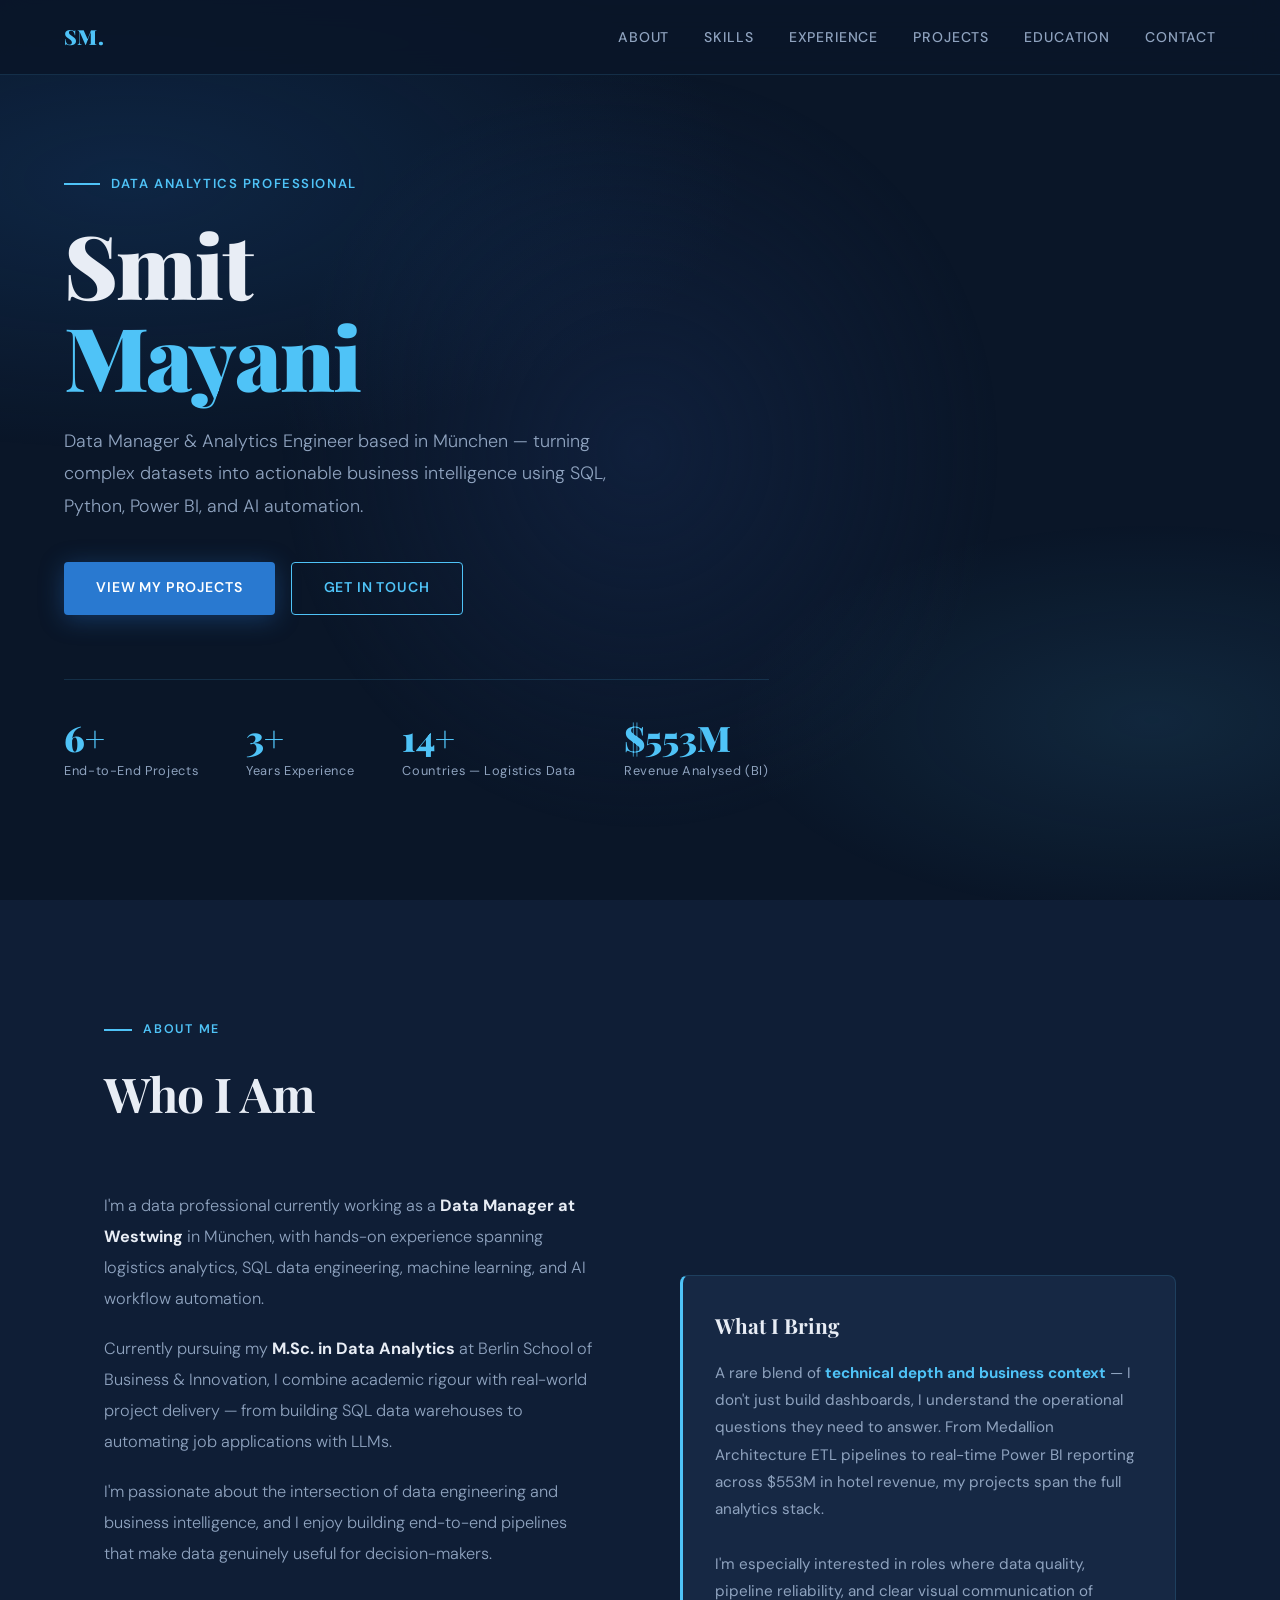
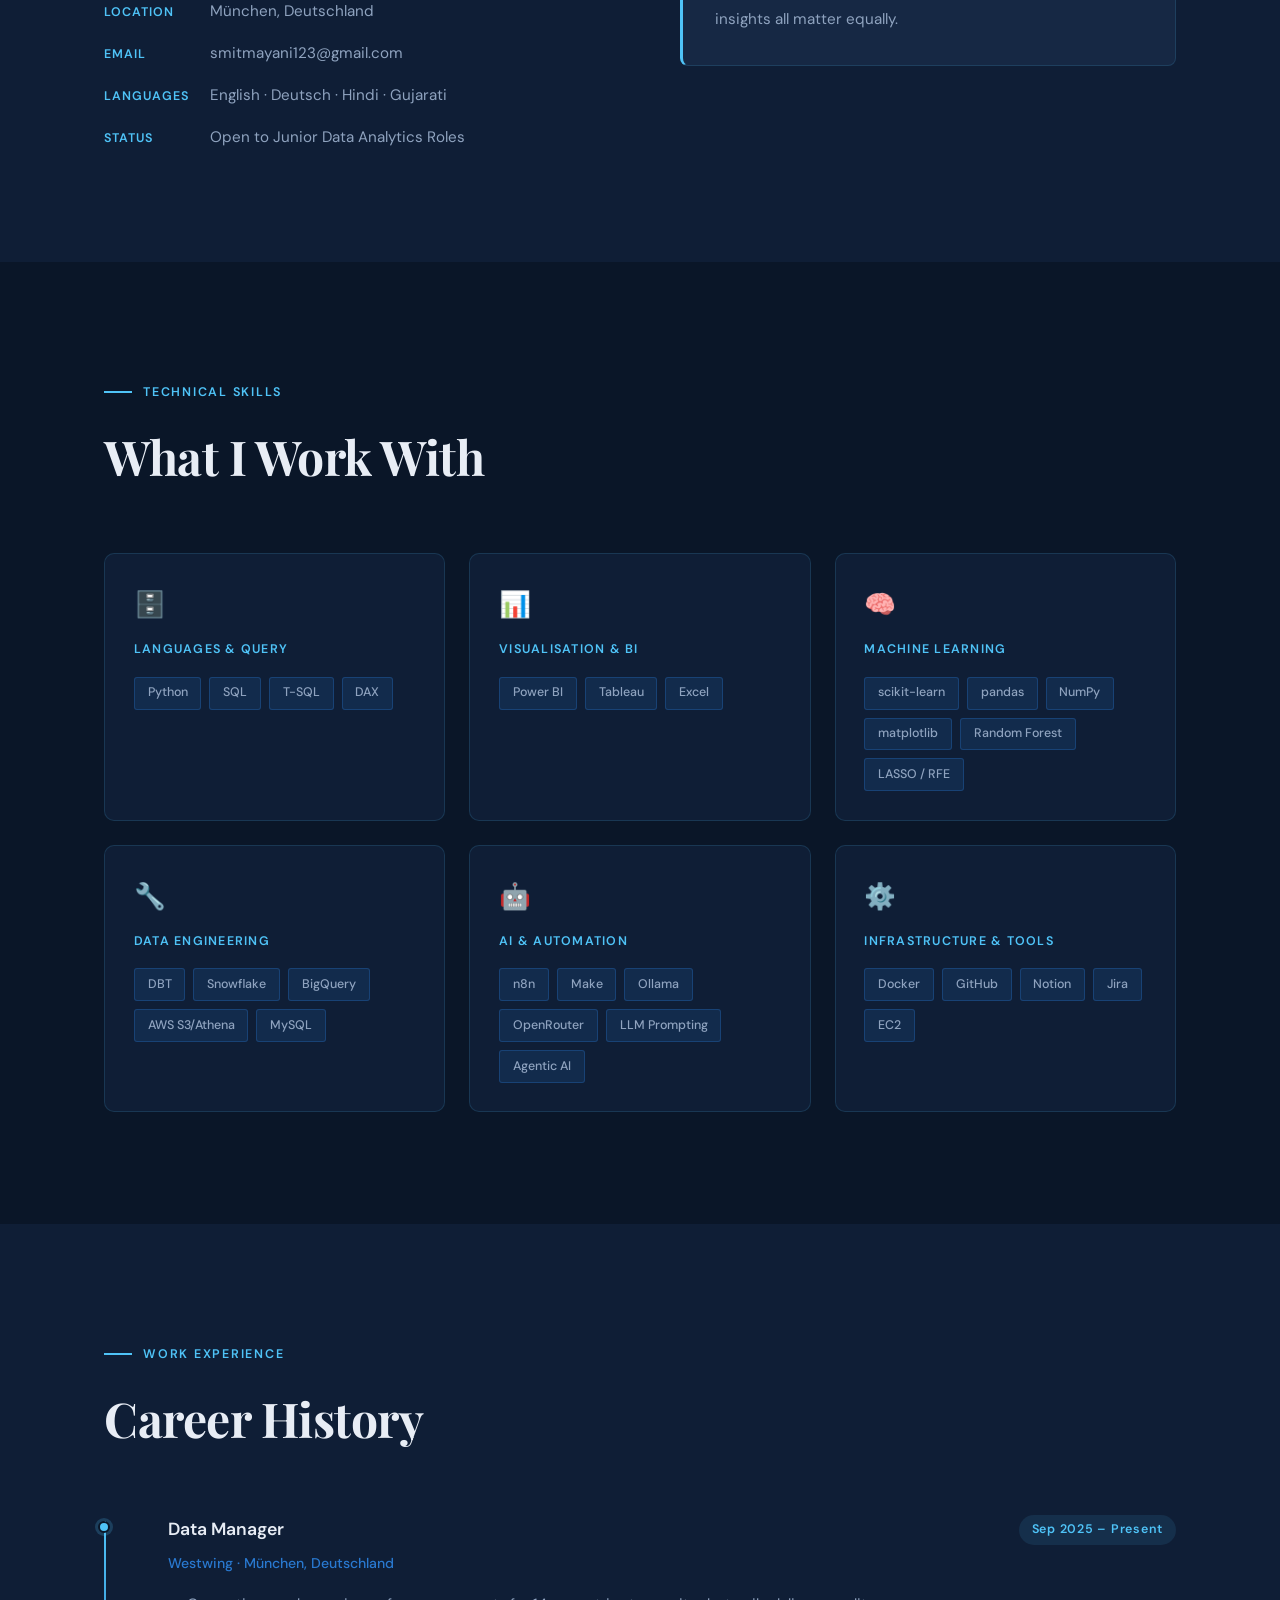
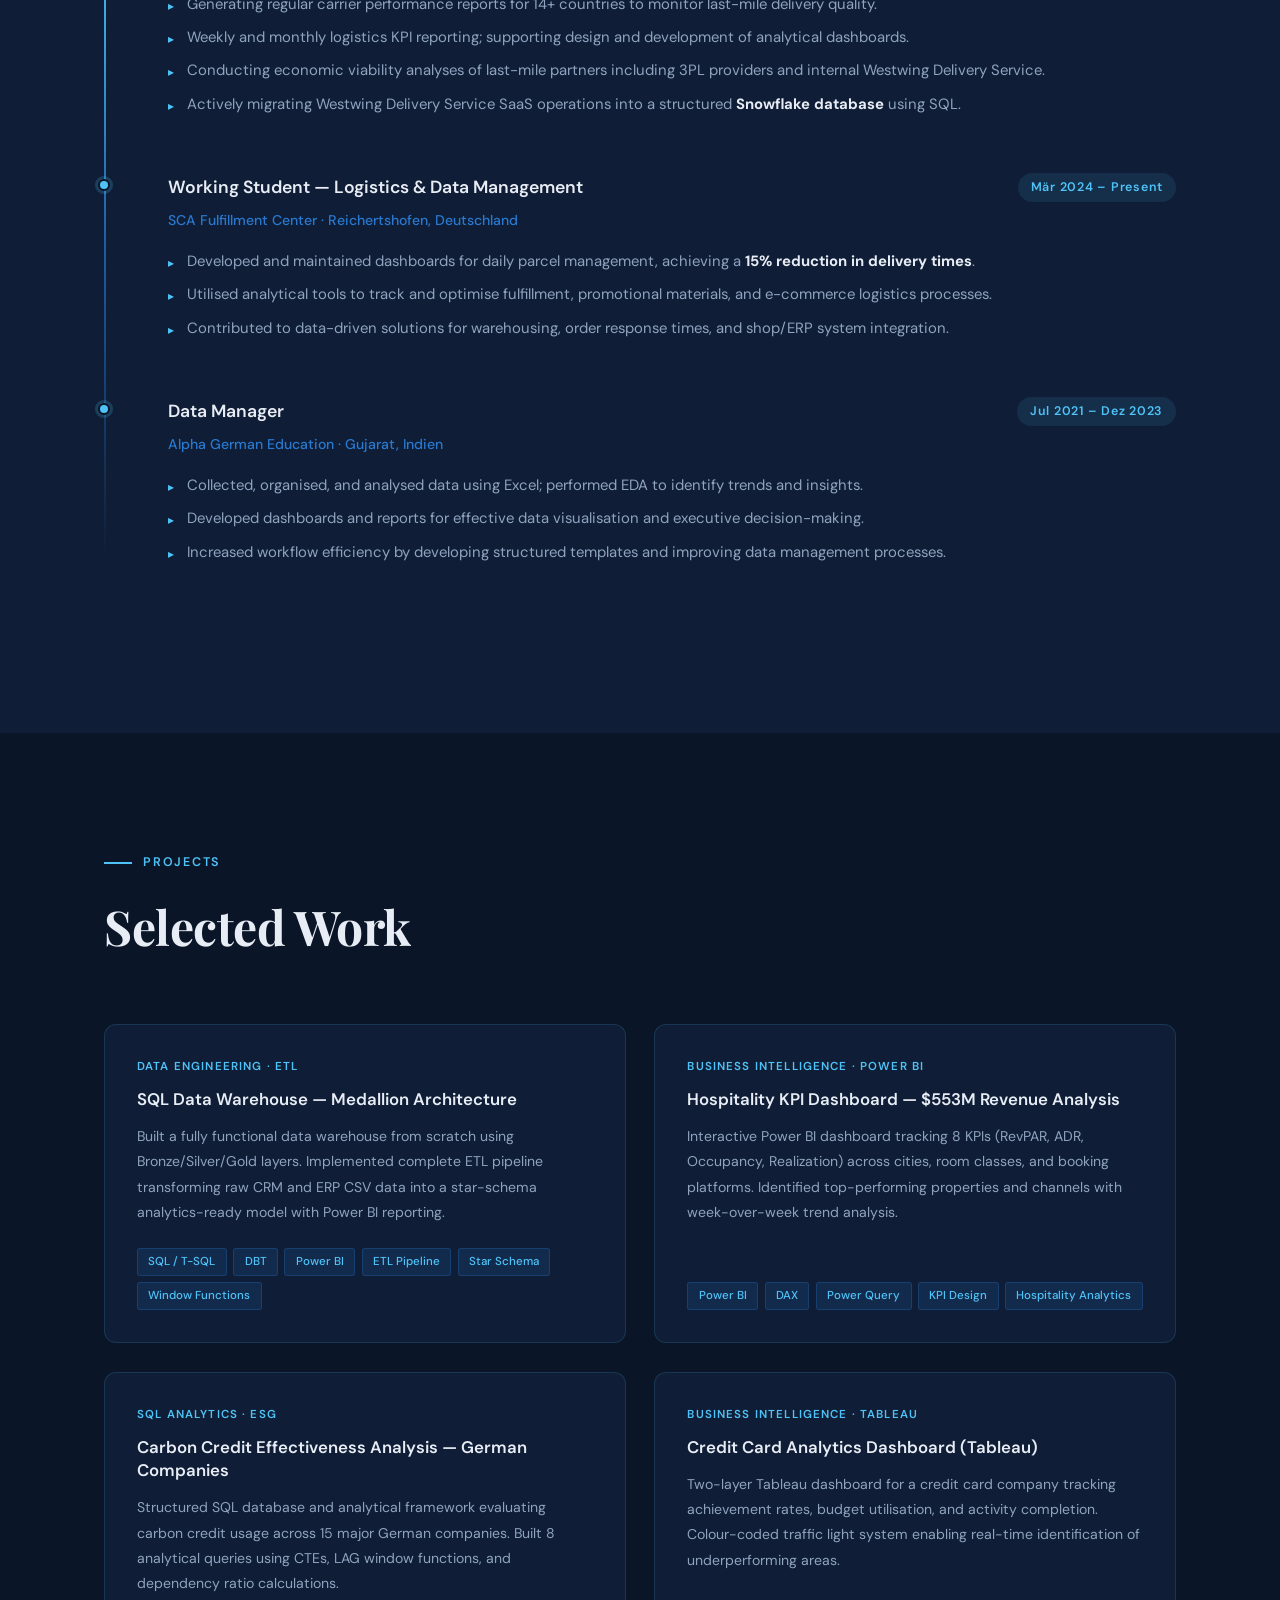
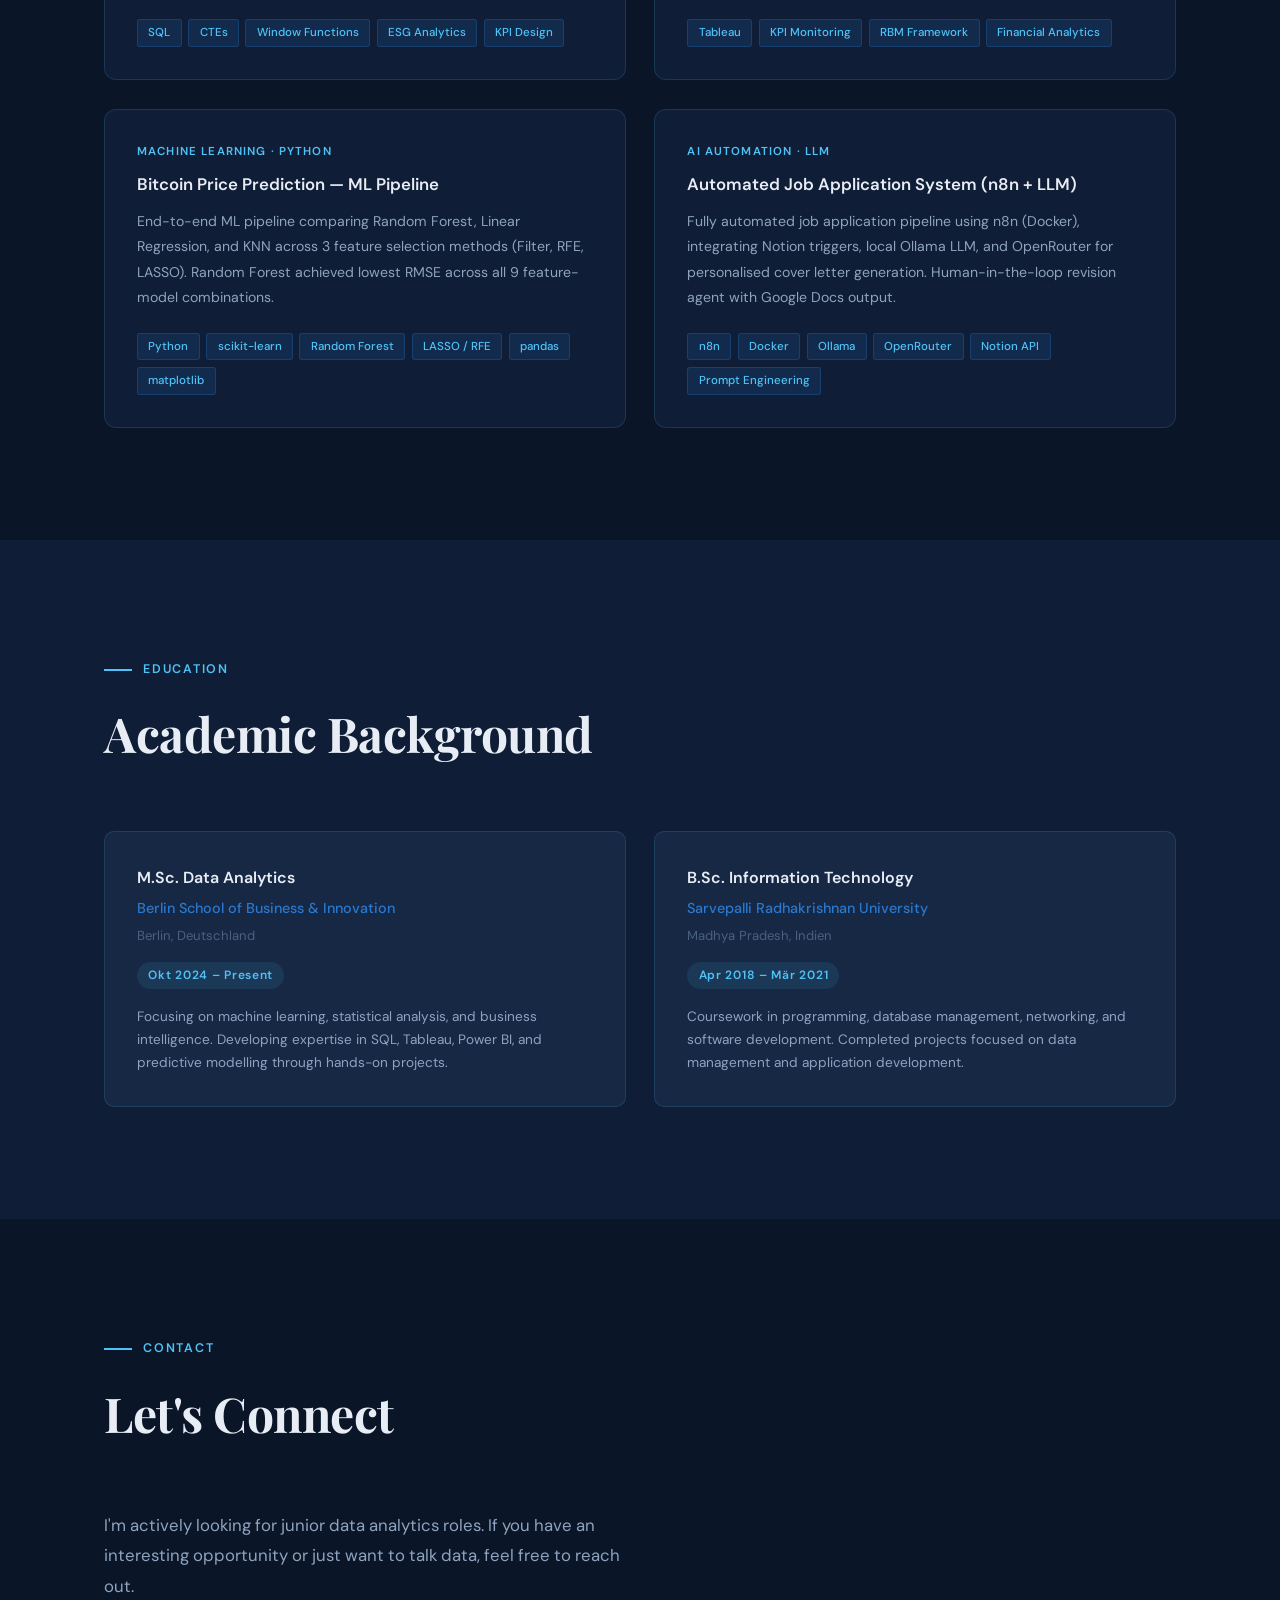
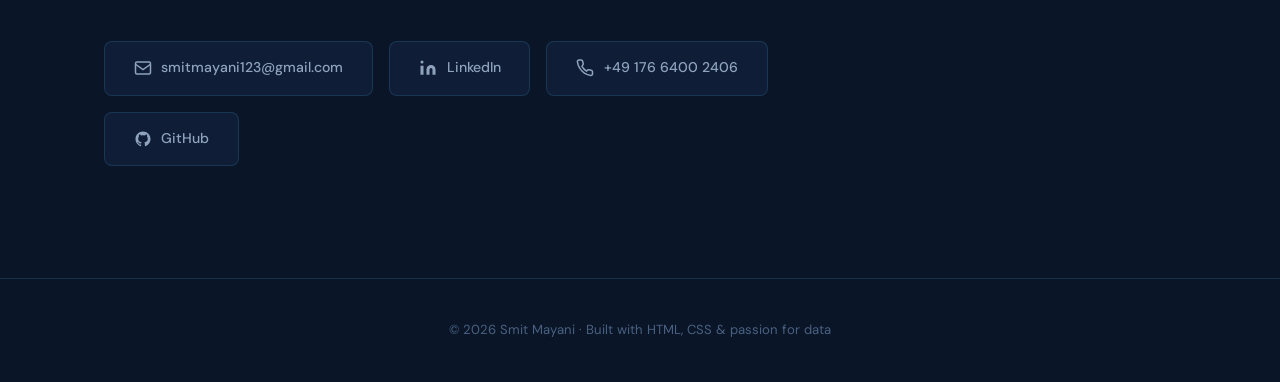
==== commit 05a4b1dd: "Fix title formatting in index.html" ====
--- a/index.html
+++ b/index.html
@@ -3,7 +3,7 @@
 <head>
 <meta charset="UTF-8">
 <meta name="viewport" content="width=device-width, initial-scale=1.0">
-<title>Smit Mayani — Data Analytics Portfolio</title>
+<title>Smit Mayani  Data Analytics Portfolio</title>
 <link href="https://fonts.googleapis.com/css2?family=Playfair+Display:wght@400;700;900&family=DM+Sans:wght@300;400;500;600&display=swap" rel="stylesheet">
 <style>
   :root {
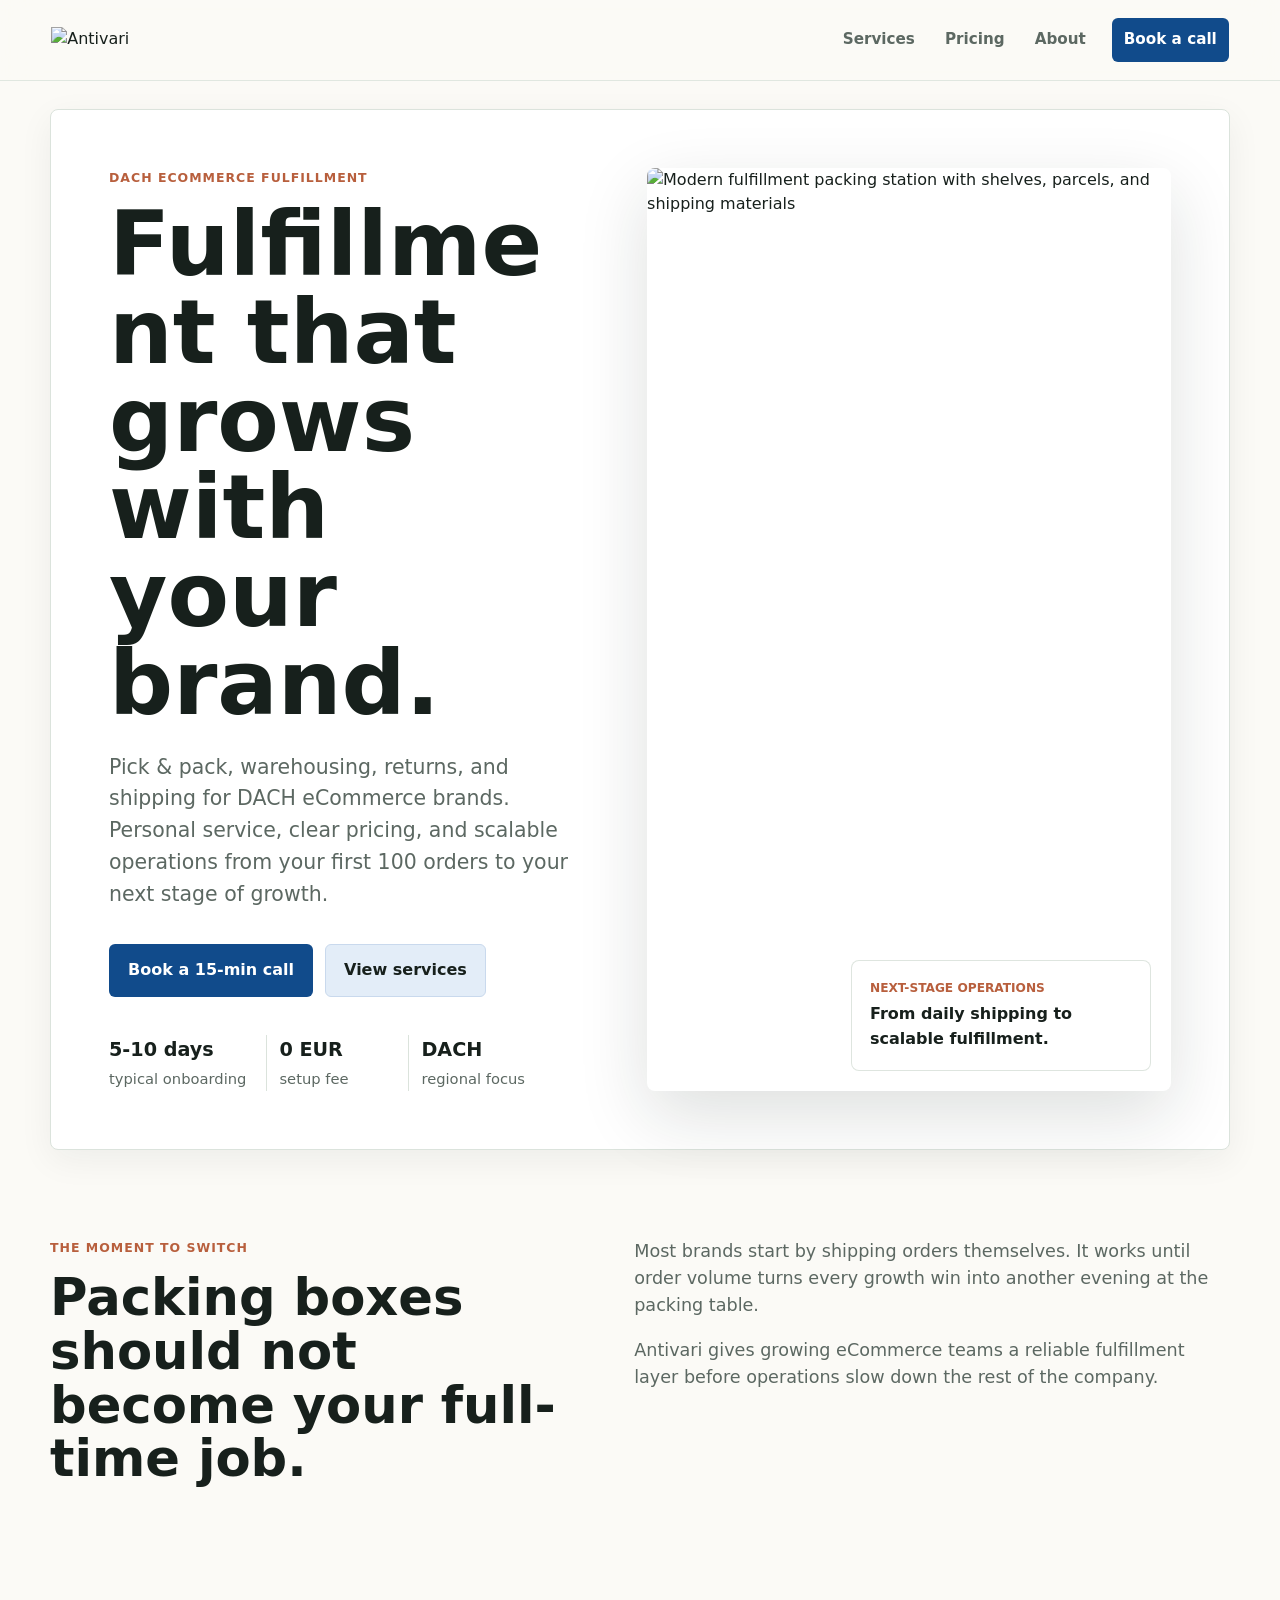
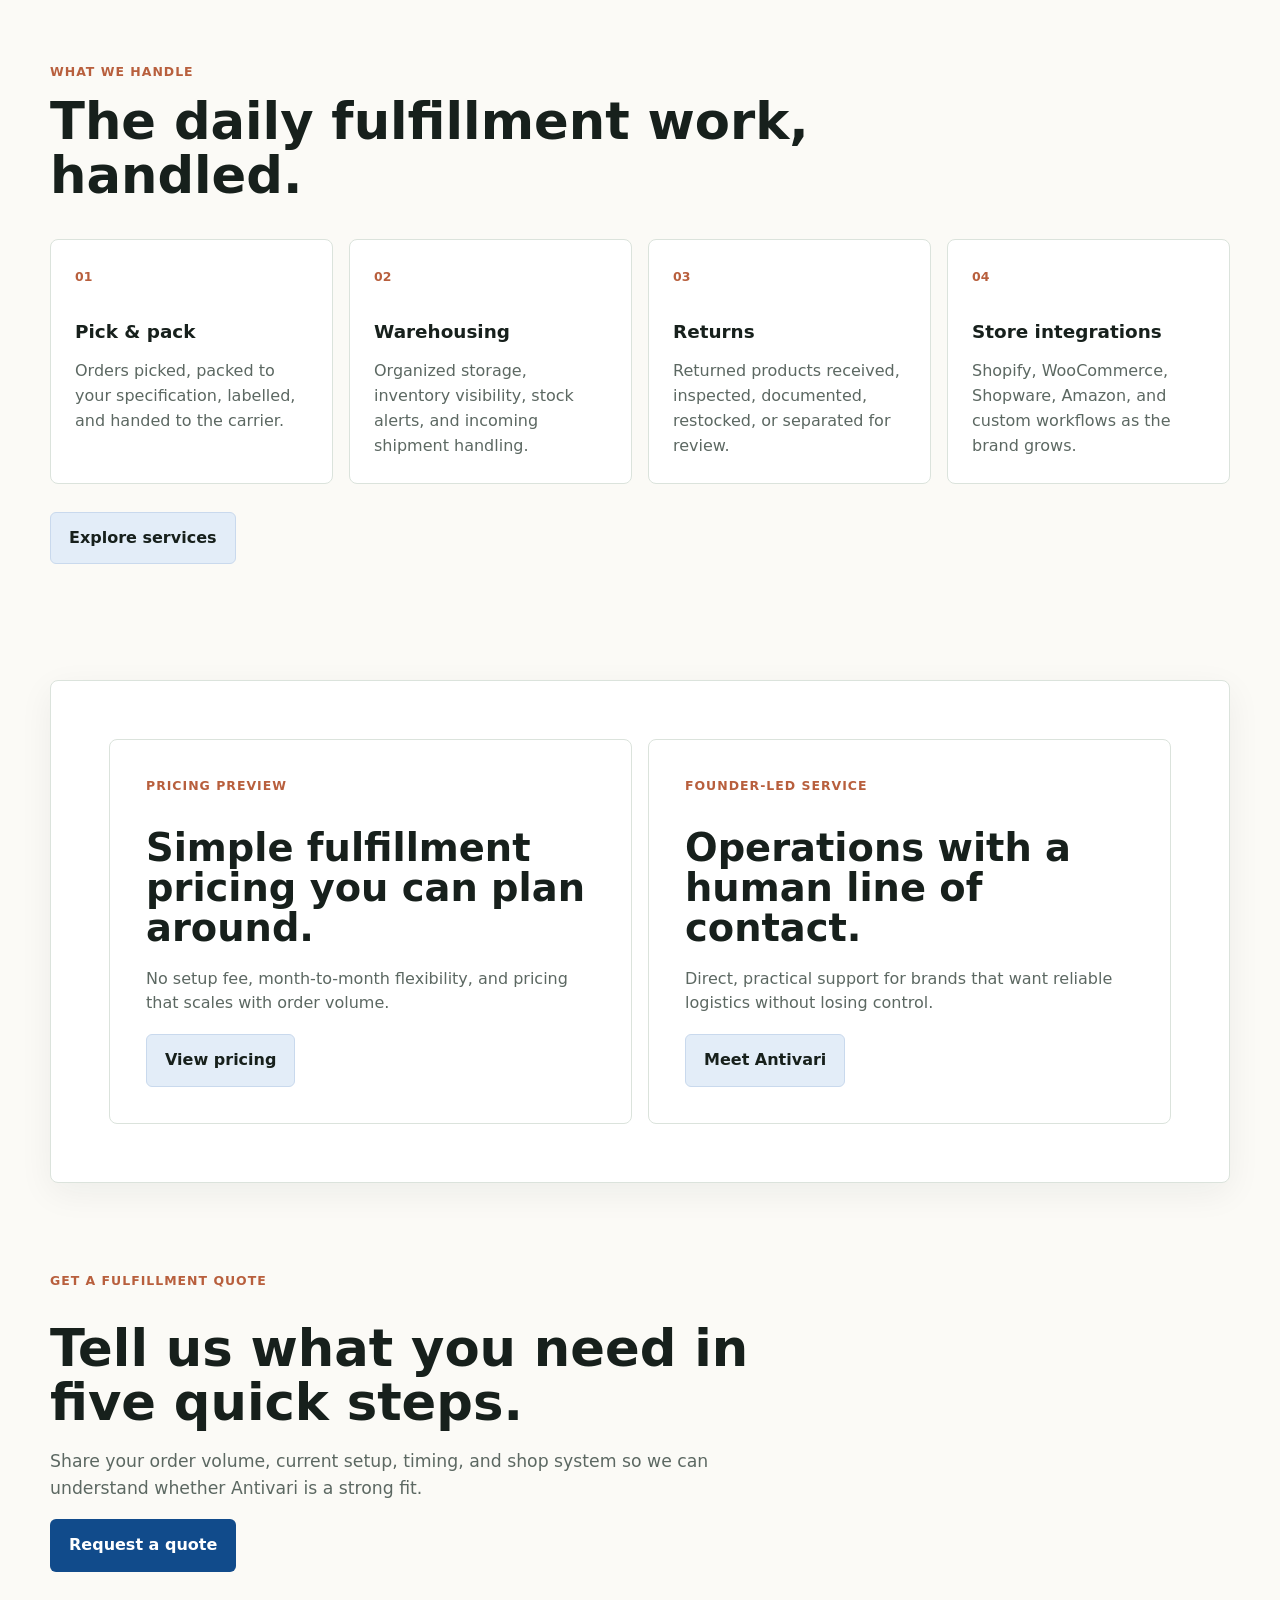
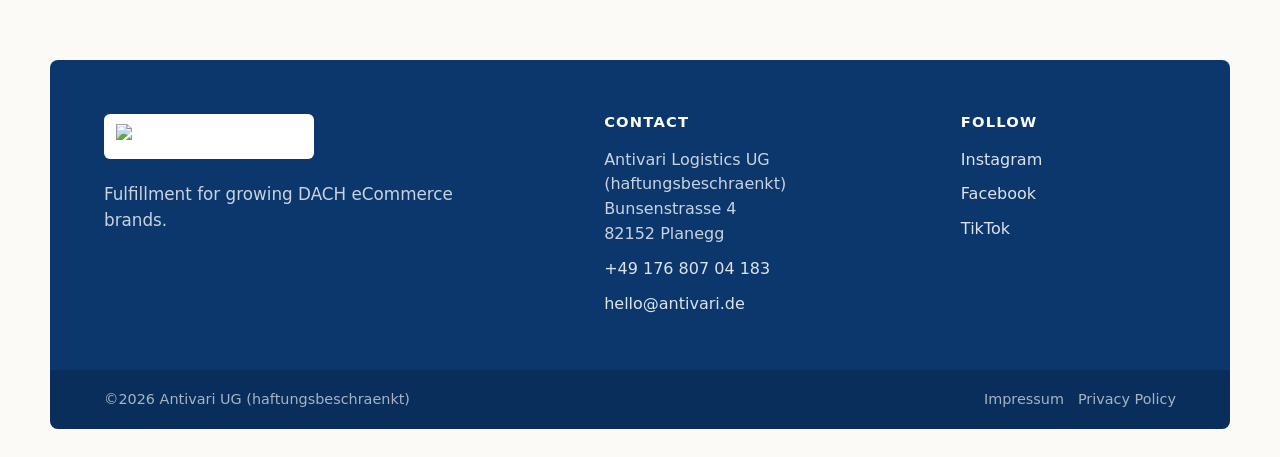
==== commit 1a0ee302: "Add files via upload" ====
--- a/index.html
+++ b/index.html
@@ -1,762 +1,192 @@
-<!DOCTYPE html>
+<!doctype html>
 <html lang="en">
-<head>
-<meta charset="UTF-8">
-<meta name="viewport" content="width=device-width, initial-scale=1.0">
-<title>Smit Mayani  Data Analytics Portfolio</title>
-<link href="https://fonts.googleapis.com/css2?family=Playfair+Display:wght@400;700;900&family=DM+Sans:wght@300;400;500;600&display=swap" rel="stylesheet">
-<style>
-  :root {
-    --navy: #0a1628;
-    --navy-mid: #112240;
-    --navy-light: #1d3461;
-    --blue: #1e5fa8;
-    --blue-bright: #2979d0;
-    --accent: #4fc3f7;
-    --accent-gold: #f0c040;
-    --text: #e8edf5;
-    --text-muted: #8fa3bf;
-    --text-dim: #4a6080;
-    --surface: #0f1e36;
-    --surface-up: #162844;
-    --border: rgba(79,195,247,0.15);
-    --glow: rgba(41,121,208,0.18);
-  }
-  *, *::before, *::after { box-sizing: border-box; margin: 0; padding: 0; }
-  html { scroll-behavior: smooth; }
-  body {
-    font-family: 'DM Sans', sans-serif;
-    background: var(--navy);
-    color: var(--text);
-    overflow-x: hidden;
-    line-height: 1.7;
-  }
+  <head>
+    <meta charset="utf-8" />
+    <meta name="viewport" content="width=device-width, initial-scale=1" />
+    <title>Antivari | Fulfillment that grows with your brand</title>
+    <meta
+      name="description"
+      content="Pick & pack, warehousing, returns, and shipping for growing DACH eCommerce brands. Personal service, clear pricing, and scalable fulfillment operations."
+    />
+    <meta property="og:title" content="Antivari | Fulfillment that grows with your brand" />
+    <meta
+      property="og:description"
+      content="A fulfillment partner for DACH eCommerce brands ready to scale beyond packing boxes themselves."
+    />
+    <meta property="og:type" content="website" />
+    <meta property="og:image" content="assets/fulfillment-hero.png" />
+    <link rel="icon" href="assets/antivari-logo.png" />
+    <link rel="stylesheet" href="styles.css" />
+  </head>
+  <body>
+    <header class="site-header" data-header>
+      <a class="brand" href="index.html" aria-label="Antivari home">
+        <img class="brand-logo" src="assets/antivari-logo.png" alt="Antivari" />
+      </a>
 
-  /* ── BACKGROUND ── */
-  body::before {
-    content: '';
-    position: fixed; inset: 0; z-index: 0;
-    background:
-      radial-gradient(ellipse 80% 50% at 10% 20%, rgba(30,95,168,0.22) 0%, transparent 60%),
-      radial-gradient(ellipse 60% 40% at 90% 80%, rgba(79,195,247,0.1) 0%, transparent 55%),
-      radial-gradient(ellipse 40% 60% at 50% 50%, rgba(17,34,64,0.8) 0%, transparent 70%);
-    pointer-events: none;
-  }
+      <button class="nav-toggle" type="button" aria-expanded="false" aria-controls="site-nav" data-nav-toggle>
+        <span></span>
+        <span></span>
+        <span></span>
+        <span class="sr-only">Open navigation</span>
+      </button>
 
-  /* ── NAV ── */
-  nav {
-    position: fixed; top: 0; left: 0; right: 0; z-index: 100;
-    display: flex; align-items: center; justify-content: space-between;
-    padding: 1.2rem 5%;
-    background: rgba(10,22,40,0.85);
-    backdrop-filter: blur(14px);
-    border-bottom: 1px solid var(--border);
-  }
-  .nav-logo {
-    font-family: 'Playfair Display', serif;
-    font-size: 1.3rem;
-    font-weight: 900;
-    letter-spacing: 0.02em;
-    color: var(--accent);
-  }
-  .nav-links { display: flex; gap: 2.2rem; list-style: none; }
-  .nav-links a {
-    text-decoration: none;
-    color: var(--text-muted);
-    font-size: 0.88rem;
-    font-weight: 500;
-    letter-spacing: 0.06em;
-    text-transform: uppercase;
-    transition: color 0.2s;
-  }
-  .nav-links a:hover { color: var(--accent); }
+      <nav class="site-nav" id="site-nav" data-nav>
+        <a href="services.html">Services</a>
+        <a href="pricing.html">Pricing</a>
+        <a href="about.html">About</a>
+        <a class="nav-cta" href="contact.html">Book a call</a>
+      </nav>
+    </header>
 
-  /* ── SECTIONS ── */
-  section { position: relative; z-index: 1; }
-
-  /* ── HERO ── */
-  #hero {
-    min-height: 100vh;
-    display: flex; align-items: center;
-    padding: 8rem 5% 5rem;
-  }
-  .hero-inner { max-width: 800px; }
-  .hero-eyebrow {
-    display: inline-flex; align-items: center; gap: 0.7rem;
-    font-size: 0.82rem; letter-spacing: 0.12em; text-transform: uppercase;
-    color: var(--accent); font-weight: 600;
-    margin-bottom: 1.4rem;
-  }
-  .hero-eyebrow::before {
-    content: ''; display: block;
-    width: 36px; height: 2px;
-    background: var(--accent);
-  }
-  h1 {
-    font-family: 'Playfair Display', serif;
-    font-size: clamp(3rem, 7vw, 5.5rem);
-    font-weight: 900;
-    line-height: 1.05;
-    letter-spacing: -0.02em;
-    color: var(--text);
-    margin-bottom: 1.4rem;
-  }
-  h1 span { color: var(--accent); }
-  .hero-desc {
-    font-size: 1.12rem;
-    color: var(--text-muted);
-    max-width: 580px;
-    margin-bottom: 2.5rem;
-    font-weight: 300;
-    line-height: 1.8;
-  }
-  .hero-cta { display: flex; gap: 1rem; flex-wrap: wrap; }
-  .btn {
-    display: inline-flex; align-items: center; gap: 0.5rem;
-    padding: 0.85rem 2rem;
-    border-radius: 4px;
-    font-size: 0.88rem; font-weight: 600;
-    letter-spacing: 0.06em; text-transform: uppercase;
-    text-decoration: none; cursor: pointer; border: none;
-    transition: all 0.25s;
-  }
-  .btn-primary {
-    background: var(--blue-bright);
-    color: #fff;
-    box-shadow: 0 4px 24px rgba(41,121,208,0.35);
-  }
-  .btn-primary:hover {
-    background: var(--accent);
-    color: var(--navy);
-    box-shadow: 0 6px 32px rgba(79,195,247,0.4);
-    transform: translateY(-2px);
-  }
-  .btn-outline {
-    background: transparent;
-    color: var(--accent);
-    border: 1.5px solid var(--accent);
-  }
-  .btn-outline:hover {
-    background: rgba(79,195,247,0.1);
-    transform: translateY(-2px);
-  }
-  .hero-stats {
-    display: flex; gap: 3rem; margin-top: 4rem;
-    padding-top: 2.5rem;
-    border-top: 1px solid var(--border);
-    flex-wrap: wrap;
-  }
-  .stat-num {
-    font-family: 'Playfair Display', serif;
-    font-size: 2.2rem; font-weight: 900;
-    color: var(--accent); line-height: 1;
-  }
-  .stat-label { font-size: 0.8rem; color: var(--text-muted); letter-spacing: 0.05em; margin-top: 0.3rem; }
-
-  /* ── SECTION TITLES ── */
-  .section-wrap { padding: 7rem 5%; max-width: 1200px; margin: 0 auto; }
-  .section-label {
-    display: inline-flex; align-items: center; gap: 0.7rem;
-    font-size: 0.78rem; letter-spacing: 0.14em; text-transform: uppercase;
-    color: var(--accent); font-weight: 600; margin-bottom: 0.8rem;
-  }
-  .section-label::before {
-    content: ''; width: 28px; height: 2px; background: var(--accent);
-  }
-  h2 {
-    font-family: 'Playfair Display', serif;
-    font-size: clamp(2rem, 4vw, 3rem);
-    font-weight: 700; color: var(--text);
-    margin-bottom: 3.5rem;
-    letter-spacing: -0.01em;
-  }
-
-  /* ── ABOUT ── */
-  #about { background: var(--surface); }
-  .about-grid { display: grid; grid-template-columns: 1fr 1fr; gap: 5rem; align-items: center; }
-  .about-text p {
-    color: var(--text-muted); font-size: 1.02rem; margin-bottom: 1.2rem;
-    font-weight: 300; line-height: 1.9;
-  }
-  .about-info { display: flex; flex-direction: column; gap: 1rem; margin-top: 1.8rem; }
-  .info-row { display: flex; gap: 1rem; align-items: baseline; }
-  .info-key { font-size: 0.78rem; letter-spacing: 0.08em; text-transform: uppercase; color: var(--accent); font-weight: 600; min-width: 90px; }
-  .info-val { color: var(--text-muted); font-size: 0.95rem; }
-  .about-highlight {
-    background: var(--surface-up);
-    border: 1px solid var(--border);
-    border-left: 3px solid var(--accent);
-    border-radius: 8px;
-    padding: 2rem;
-  }
-  .about-highlight h3 {
-    font-family: 'Playfair Display', serif;
-    font-size: 1.3rem; color: var(--text);
-    margin-bottom: 1rem;
-  }
-  .about-highlight p { color: var(--text-muted); font-size: 0.95rem; line-height: 1.8; }
-
-  /* ── SKILLS ── */
-  #skills { background: var(--navy); }
-  .skills-grid { display: grid; grid-template-columns: repeat(auto-fit, minmax(260px, 1fr)); gap: 1.5rem; }
-  .skill-card {
-    background: var(--surface);
-    border: 1px solid var(--border);
-    border-radius: 10px;
-    padding: 1.8rem;
-    transition: border-color 0.2s, transform 0.2s, box-shadow 0.2s;
-  }
-  .skill-card:hover {
-    border-color: var(--accent);
-    transform: translateY(-4px);
-    box-shadow: 0 8px 32px var(--glow);
-  }
-  .skill-icon { font-size: 1.6rem; margin-bottom: 0.8rem; }
-  .skill-card h3 { font-size: 0.78rem; letter-spacing: 0.1em; text-transform: uppercase; color: var(--accent); font-weight: 600; margin-bottom: 1rem; }
-  .skill-tags { display: flex; flex-wrap: wrap; gap: 0.5rem; }
-  .tag {
-    padding: 0.3rem 0.8rem;
-    background: rgba(41,121,208,0.15);
-    border: 1px solid rgba(41,121,208,0.3);
-    border-radius: 3px;
-    font-size: 0.78rem;
-    color: var(--text-muted);
-    font-weight: 500;
-  }
-
-  /* ── EXPERIENCE ── */
-  #experience { background: var(--surface); }
-  .timeline { position: relative; padding-left: 2rem; }
-  .timeline::before {
-    content: '';
-    position: absolute; left: 0; top: 6px; bottom: 6px;
-    width: 2px;
-    background: linear-gradient(to bottom, var(--accent), var(--blue), transparent);
-  }
-  .timeline-item { position: relative; margin-bottom: 3.5rem; padding-left: 2rem; }
-  .timeline-dot {
-    position: absolute; left: -2.4rem; top: 6px;
-    width: 12px; height: 12px;
-    border-radius: 50%;
-    background: var(--accent);
-    border: 2px solid var(--navy);
-    box-shadow: 0 0 0 3px rgba(79,195,247,0.2);
-  }
-  .exp-header { display: flex; justify-content: space-between; align-items: flex-start; flex-wrap: wrap; gap: 0.5rem; margin-bottom: 0.4rem; }
-  .exp-title { font-size: 1.1rem; font-weight: 600; color: var(--text); }
-  .exp-date {
-    font-size: 0.78rem; letter-spacing: 0.06em;
-    color: var(--accent); font-weight: 600;
-    background: rgba(79,195,247,0.1);
-    padding: 0.25rem 0.8rem; border-radius: 20px;
-    white-space: nowrap;
-  }
-  .exp-company { font-size: 0.88rem; color: var(--blue-bright); font-weight: 500; margin-bottom: 1rem; }
-  .exp-bullets { list-style: none; }
-  .exp-bullets li {
-    position: relative; padding-left: 1.2rem;
-    color: var(--text-muted); font-size: 0.93rem;
-    margin-bottom: 0.5rem; line-height: 1.7;
-  }
-  .exp-bullets li::before {
-    content: '▸'; position: absolute; left: 0;
-    color: var(--accent); font-size: 0.75rem; top: 0.25rem;
-  }
-
-  /* ── PROJECTS ── */
-  #projects { background: var(--navy); }
-  .projects-grid { display: grid; grid-template-columns: repeat(auto-fit, minmax(340px, 1fr)); gap: 1.8rem; }
-  .project-card {
-    background: var(--surface);
-    border: 1px solid var(--border);
-    border-radius: 12px;
-    padding: 2rem;
-    display: flex; flex-direction: column;
-    transition: all 0.25s;
-    position: relative; overflow: hidden;
-  }
-  .project-card::before {
-    content: '';
-    position: absolute; top: 0; left: 0; right: 0; height: 3px;
-    background: linear-gradient(90deg, var(--blue), var(--accent));
-    opacity: 0; transition: opacity 0.25s;
-  }
-  .project-card:hover { border-color: rgba(79,195,247,0.3); transform: translateY(-5px); box-shadow: 0 12px 40px var(--glow); }
-  .project-card:hover::before { opacity: 1; }
-  .project-cat {
-    font-size: 0.72rem; letter-spacing: 0.1em; text-transform: uppercase;
-    color: var(--accent); font-weight: 600; margin-bottom: 0.7rem;
-  }
-  .project-card h3 { font-size: 1.05rem; font-weight: 600; color: var(--text); margin-bottom: 0.8rem; line-height: 1.4; }
-  .project-desc { font-size: 0.88rem; color: var(--text-muted); line-height: 1.8; flex: 1; margin-bottom: 1.4rem; }
-  .project-tech { display: flex; flex-wrap: wrap; gap: 0.4rem; }
-  .tech-badge {
-    padding: 0.2rem 0.65rem;
-    background: rgba(30,95,168,0.2);
-    border: 1px solid rgba(30,95,168,0.4);
-    border-radius: 3px;
-    font-size: 0.72rem; color: var(--accent); font-weight: 500;
-  }
-
-  /* ── EDUCATION ── */
-  #education { background: var(--surface); }
-  .edu-grid { display: grid; grid-template-columns: repeat(auto-fit, minmax(300px, 1fr)); gap: 1.8rem; }
-  .edu-card {
-    background: var(--surface-up);
-    border: 1px solid var(--border);
-    border-radius: 10px;
-    padding: 2rem;
-    transition: all 0.2s;
-  }
-  .edu-card:hover { border-color: var(--accent); transform: translateY(-3px); }
-  .edu-degree { font-size: 1rem; font-weight: 600; color: var(--text); margin-bottom: 0.3rem; }
-  .edu-school { font-size: 0.9rem; color: var(--blue-bright); font-weight: 500; margin-bottom: 0.3rem; }
-  .edu-location { font-size: 0.82rem; color: var(--text-dim); margin-bottom: 0.8rem; }
-  .edu-date { font-size: 0.75rem; letter-spacing: 0.06em; color: var(--accent); font-weight: 600; background: rgba(79,195,247,0.1); padding: 0.2rem 0.7rem; border-radius: 20px; display: inline-block; margin-bottom: 1rem; }
-  .edu-desc { font-size: 0.85rem; color: var(--text-muted); line-height: 1.7; }
-
-  /* ── CONTACT ── */
-  #contact { background: var(--navy); }
-  .contact-inner { max-width: 680px; }
-  .contact-links { display: flex; flex-wrap: wrap; gap: 1rem; margin-top: 2.5rem; }
-  .contact-link {
-    display: inline-flex; align-items: center; gap: 0.6rem;
-    padding: 0.9rem 1.8rem;
-    background: var(--surface);
-    border: 1px solid var(--border);
-    border-radius: 8px;
-    text-decoration: none;
-    color: var(--text-muted);
-    font-size: 0.88rem; font-weight: 500;
-    transition: all 0.2s;
-  }
-  .contact-link:hover { border-color: var(--accent); color: var(--accent); background: rgba(79,195,247,0.06); transform: translateY(-2px); }
-  .contact-link svg { width: 18px; height: 18px; }
-
-  /* ── FOOTER ── */
-  footer {
-    text-align: center;
-    padding: 2.5rem 5%;
-    border-top: 1px solid var(--border);
-    color: var(--text-dim);
-    font-size: 0.82rem;
-    background: var(--navy);
-    position: relative; z-index: 1;
-  }
-
-  /* ── ANIMATIONS ── */
-  .fade-in {
-    opacity: 0; transform: translateY(28px);
-    animation: fadeUp 0.7s ease forwards;
-  }
-  @keyframes fadeUp {
-    to { opacity: 1; transform: none; }
-  }
-  .fade-in:nth-child(1) { animation-delay: 0.1s; }
-  .fade-in:nth-child(2) { animation-delay: 0.2s; }
-  .fade-in:nth-child(3) { animation-delay: 0.35s; }
-  .fade-in:nth-child(4) { animation-delay: 0.5s; }
-
-  @media (max-width: 768px) {
-    .about-grid { grid-template-columns: 1fr; gap: 2.5rem; }
-    .hero-stats { gap: 2rem; }
-    .nav-links { display: none; }
-  }
-</style>
-</head>
-<body>
-
-<!-- NAV -->
-<nav>
-  <div class="nav-logo">SM.</div>
-  <ul class="nav-links">
-    <li><a href="#about">About</a></li>
-    <li><a href="#skills">Skills</a></li>
-    <li><a href="#experience">Experience</a></li>
-    <li><a href="#projects">Projects</a></li>
-    <li><a href="#education">Education</a></li>
-    <li><a href="#contact">Contact</a></li>
-  </ul>
-</nav>
-
-<!-- HERO -->
-<section id="hero">
-  <div class="hero-inner">
-    <div class="hero-eyebrow fade-in">Data Analytics Professional</div>
-    <h1 class="fade-in">Smit<br><span>Mayani</span></h1>
-    <p class="hero-desc fade-in">
-      Data Manager & Analytics Engineer based in München — turning complex datasets into actionable business intelligence using SQL, Python, Power BI, and AI automation.
-    </p>
-    <div class="hero-cta fade-in">
-      <a href="#projects" class="btn btn-primary">View My Projects</a>
-      <a href="#contact" class="btn btn-outline">Get In Touch</a>
-    </div>
-    <div class="hero-stats fade-in">
-      <div>
-        <div class="stat-num">6+</div>
-        <div class="stat-label">End-to-End Projects</div>
-      </div>
-      <div>
-        <div class="stat-num">3+</div>
-        <div class="stat-label">Years Experience</div>
-      </div>
-      <div>
-        <div class="stat-num">14+</div>
-        <div class="stat-label">Countries — Logistics Data</div>
-      </div>
-      <div>
-        <div class="stat-num">$553M</div>
-        <div class="stat-label">Revenue Analysed (BI)</div>
-      </div>
-    </div>
-  </div>
-</section>
-
-<!-- ABOUT -->
-<section id="about">
-  <div class="section-wrap">
-    <div class="section-label">About Me</div>
-    <h2>Who I Am</h2>
-    <div class="about-grid">
-      <div class="about-text">
-        <p>
-          I'm a data professional currently working as a <strong style="color:var(--text)">Data Manager at Westwing</strong> in München, with hands-on experience spanning logistics analytics, SQL data engineering, machine learning, and AI workflow automation.
-        </p>
-        <p>
-          Currently pursuing my <strong style="color:var(--text)">M.Sc. in Data Analytics</strong> at Berlin School of Business & Innovation, I combine academic rigour with real-world project delivery — from building SQL data warehouses to automating job applications with LLMs.
-        </p>
-        <p>
-          I'm passionate about the intersection of data engineering and business intelligence, and I enjoy building end-to-end pipelines that make data genuinely useful for decision-makers.
-        </p>
-        <div class="about-info">
-          <div class="info-row">
-            <span class="info-key">Location</span>
-            <span class="info-val">München, Deutschland</span>
+    <main id="top">
+      <section class="hero section-band">
+        <div class="hero-copy">
+          <p class="eyebrow">DACH eCommerce fulfillment</p>
+          <h1>Fulfillment that grows with your brand.</h1>
+          <p class="hero-lede">
+            Pick & pack, warehousing, returns, and shipping for DACH eCommerce brands.
+            Personal service, clear pricing, and scalable operations from your first 100
+            orders to your next stage of growth.
+          </p>
+          <div class="hero-actions">
+            <a class="button primary" href="contact.html">Book a 15-min call</a>
+            <a class="button secondary" href="services.html">View services</a>
           </div>
-          <div class="info-row">
-            <span class="info-key">Email</span>
-            <span class="info-val">smitmayani123@gmail.com</span>
-          </div>
-          <div class="info-row">
-            <span class="info-key">Languages</span>
-            <span class="info-val">English · Deutsch · Hindi · Gujarati</span>
-          </div>
-          <div class="info-row">
-            <span class="info-key">Status</span>
-            <span class="info-val">Open to Junior Data Analytics Roles</span>
+          <dl class="hero-stats" aria-label="Antivari highlights">
+            <div>
+              <dt>5-10 days</dt>
+              <dd>typical onboarding</dd>
+            </div>
+            <div>
+              <dt>0 EUR</dt>
+              <dd>setup fee</dd>
+            </div>
+            <div>
+              <dt>DACH</dt>
+              <dd>regional focus</dd>
+            </div>
+          </dl>
+        </div>
+        <div class="hero-media" aria-label="Organized fulfillment packing station">
+          <img src="assets/fulfillment-hero.png" alt="Modern fulfillment packing station with shelves, parcels, and shipping materials" />
+          <div class="hero-note">
+            <span>Next-stage operations</span>
+            <strong>From daily shipping to scalable fulfillment.</strong>
           </div>
         </div>
-      </div>
-      <div class="about-highlight">
-        <h3>What I Bring</h3>
+      </section>
+
+      <section class="pain section-wrap" aria-labelledby="pain-title">
+        <div>
+          <p class="eyebrow">The moment to switch</p>
+          <h2 id="pain-title">Packing boxes should not become your full-time job.</h2>
+        </div>
+        <div class="pain-copy">
+          <p>
+            Most brands start by shipping orders themselves. It works until order volume
+            turns every growth win into another evening at the packing table.
+          </p>
+          <p>
+            Antivari gives growing eCommerce teams a reliable fulfillment layer before
+            operations slow down the rest of the company.
+          </p>
+        </div>
+      </section>
+
+      <section class="section-wrap" aria-labelledby="services-preview-title">
+        <div class="section-heading">
+          <p class="eyebrow">What we handle</p>
+          <h2 id="services-preview-title">The daily fulfillment work, handled.</h2>
+        </div>
+        <div class="service-grid">
+          <article class="service-card">
+            <span class="service-icon">01</span>
+            <h3>Pick & pack</h3>
+            <p>Orders picked, packed to your specification, labelled, and handed to the carrier.</p>
+          </article>
+          <article class="service-card">
+            <span class="service-icon">02</span>
+            <h3>Warehousing</h3>
+            <p>Organized storage, inventory visibility, stock alerts, and incoming shipment handling.</p>
+          </article>
+          <article class="service-card">
+            <span class="service-icon">03</span>
+            <h3>Returns</h3>
+            <p>Returned products received, inspected, documented, restocked, or separated for review.</p>
+          </article>
+          <article class="service-card">
+            <span class="service-icon">04</span>
+            <h3>Store integrations</h3>
+            <p>Shopify, WooCommerce, Shopware, Amazon, and custom workflows as the brand grows.</p>
+          </article>
+        </div>
+        <div class="section-actions">
+          <a class="button secondary" href="services.html">Explore services</a>
+        </div>
+      </section>
+
+      <section class="teaser-grid section-band" aria-label="Antivari overview">
+        <article>
+          <p class="eyebrow">Pricing preview</p>
+          <h2>Simple fulfillment pricing you can plan around.</h2>
+          <p>No setup fee, month-to-month flexibility, and pricing that scales with order volume.</p>
+          <a class="button secondary" href="pricing.html">View pricing</a>
+        </article>
+        <article>
+          <p class="eyebrow">Founder-led service</p>
+          <h2>Operations with a human line of contact.</h2>
+          <p>Direct, practical support for brands that want reliable logistics without losing control.</p>
+          <a class="button secondary" href="about.html">Meet Antivari</a>
+        </article>
+      </section>
+
+      <section class="cta-band section-wrap" aria-labelledby="home-contact-title">
+        <p class="eyebrow">Get a fulfillment quote</p>
+        <h2 id="home-contact-title">Tell us what you need in five quick steps.</h2>
         <p>
-          A rare blend of <strong style="color:var(--accent)">technical depth and business context</strong> — I don't just build dashboards, I understand the operational questions they need to answer. From Medallion Architecture ETL pipelines to real-time Power BI reporting across $553M in hotel revenue, my projects span the full analytics stack.
+          Share your order volume, current setup, timing, and shop system so we can understand
+          whether Antivari is a strong fit.
         </p>
-        <br>
-        <p>
-          I'm especially interested in roles where data quality, pipeline reliability, and clear visual communication of insights all matter equally.
-        </p>
-      </div>
-    </div>
-  </div>
-</section>
+        <a class="button primary" href="contact.html">Request a quote</a>
+      </section>
+    </main>
 
-<!-- SKILLS -->
-<section id="skills">
-  <div class="section-wrap">
-    <div class="section-label">Technical Skills</div>
-    <h2>What I Work With</h2>
-    <div class="skills-grid">
-      <div class="skill-card">
-        <div class="skill-icon">🗄️</div>
-        <h3>Languages & Query</h3>
-        <div class="skill-tags">
-          <span class="tag">Python</span>
-          <span class="tag">SQL</span>
-          <span class="tag">T-SQL</span>
-          <span class="tag">DAX</span>
+    <footer class="site-footer" id="footer">
+      <div class="footer-main">
+        <div class="footer-brand">
+          <img src="assets/antivari-logo.png" alt="Antivari" />
+          <p>Fulfillment for growing DACH eCommerce brands.</p>
         </div>
-      </div>
-      <div class="skill-card">
-        <div class="skill-icon">📊</div>
-        <h3>Visualisation & BI</h3>
-        <div class="skill-tags">
-          <span class="tag">Power BI</span>
-          <span class="tag">Tableau</span>
-          <span class="tag">Excel</span>
+
+        <div class="footer-column">
+          <h2>Contact</h2>
+          <address>
+            Antivari Logistics UG (haftungsbeschraenkt)<br />
+            Bunsenstrasse 4<br />
+            82152 Planegg
+          </address>
+          <a href="tel:+4917680704183">+49 176 807 04 183</a>
+          <a href="mailto:hello@antivari.de">hello@antivari.de</a>
         </div>
-      </div>
-      <div class="skill-card">
-        <div class="skill-icon">🧠</div>
-        <h3>Machine Learning</h3>
-        <div class="skill-tags">
-          <span class="tag">scikit-learn</span>
-          <span class="tag">pandas</span>
-          <span class="tag">NumPy</span>
-          <span class="tag">matplotlib</span>
-          <span class="tag">Random Forest</span>
-          <span class="tag">LASSO / RFE</span>
-        </div>
-      </div>
-      <div class="skill-card">
-        <div class="skill-icon">🔧</div>
-        <h3>Data Engineering</h3>
-        <div class="skill-tags">
-          <span class="tag">DBT</span>
-          <span class="tag">Snowflake</span>
-          <span class="tag">BigQuery</span>
-          <span class="tag">AWS S3/Athena</span>
-          <span class="tag">MySQL</span>
-        </div>
-      </div>
-      <div class="skill-card">
-        <div class="skill-icon">🤖</div>
-        <h3>AI & Automation</h3>
-        <div class="skill-tags">
-          <span class="tag">n8n</span>
-          <span class="tag">Make</span>
-          <span class="tag">Ollama</span>
-          <span class="tag">OpenRouter</span>
-          <span class="tag">LLM Prompting</span>
-          <span class="tag">Agentic AI</span>
-        </div>
-      </div>
-      <div class="skill-card">
-        <div class="skill-icon">⚙️</div>
-        <h3>Infrastructure & Tools</h3>
-        <div class="skill-tags">
-          <span class="tag">Docker</span>
-          <span class="tag">GitHub</span>
-          <span class="tag">Notion</span>
-          <span class="tag">Jira</span>
-          <span class="tag">EC2</span>
-        </div>
-      </div>
-    </div>
-  </div>
-</section>
 
-<!-- EXPERIENCE -->
-<section id="experience">
-  <div class="section-wrap">
-    <div class="section-label">Work Experience</div>
-    <h2>Career History</h2>
-    <div class="timeline">
-
-      <div class="timeline-item">
-        <div class="timeline-dot"></div>
-        <div class="exp-header">
-          <div class="exp-title">Data Manager</div>
-          <div class="exp-date">Sep 2025 – Present</div>
-        </div>
-        <div class="exp-company">Westwing · München, Deutschland</div>
-        <ul class="exp-bullets">
-          <li>Generating regular carrier performance reports for 14+ countries to monitor last-mile delivery quality.</li>
-          <li>Weekly and monthly logistics KPI reporting; supporting design and development of analytical dashboards.</li>
-          <li>Conducting economic viability analyses of last-mile partners including 3PL providers and internal Westwing Delivery Service.</li>
-          <li>Actively migrating Westwing Delivery Service SaaS operations into a structured <strong style="color:var(--text)">Snowflake database</strong> using SQL.</li>
-        </ul>
-      </div>
-
-      <div class="timeline-item">
-        <div class="timeline-dot"></div>
-        <div class="exp-header">
-          <div class="exp-title">Working Student — Logistics & Data Management</div>
-          <div class="exp-date">Mär 2024 – Present</div>
-        </div>
-        <div class="exp-company">SCA Fulfillment Center · Reichertshofen, Deutschland</div>
-        <ul class="exp-bullets">
-          <li>Developed and maintained dashboards for daily parcel management, achieving a <strong style="color:var(--text)">15% reduction in delivery times</strong>.</li>
-          <li>Utilised analytical tools to track and optimise fulfillment, promotional materials, and e-commerce logistics processes.</li>
-          <li>Contributed to data-driven solutions for warehousing, order response times, and shop/ERP system integration.</li>
-        </ul>
-      </div>
-
-      <div class="timeline-item">
-        <div class="timeline-dot"></div>
-        <div class="exp-header">
-          <div class="exp-title">Data Manager</div>
-          <div class="exp-date">Jul 2021 – Dez 2023</div>
-        </div>
-        <div class="exp-company">Alpha German Education · Gujarat, Indien</div>
-        <ul class="exp-bullets">
-          <li>Collected, organised, and analysed data using Excel; performed EDA to identify trends and insights.</li>
-          <li>Developed dashboards and reports for effective data visualisation and executive decision-making.</li>
-          <li>Increased workflow efficiency by developing structured templates and improving data management processes.</li>
-        </ul>
-      </div>
-
-    </div>
-  </div>
-</section>
-
-<!-- PROJECTS -->
-<section id="projects">
-  <div class="section-wrap">
-    <div class="section-label">Projects</div>
-    <h2>Selected Work</h2>
-    <div class="projects-grid">
-
-      <div class="project-card">
-        <div class="project-cat">Data Engineering · ETL</div>
-        <h3>SQL Data Warehouse — Medallion Architecture</h3>
-        <p class="project-desc">Built a fully functional data warehouse from scratch using Bronze/Silver/Gold layers. Implemented complete ETL pipeline transforming raw CRM and ERP CSV data into a star-schema analytics-ready model with Power BI reporting.</p>
-        <div class="project-tech">
-          <span class="tech-badge">SQL / T-SQL</span>
-          <span class="tech-badge">DBT</span>
-          <span class="tech-badge">Power BI</span>
-          <span class="tech-badge">ETL Pipeline</span>
-          <span class="tech-badge">Star Schema</span>
-          <span class="tech-badge">Window Functions</span>
+        <div class="footer-column">
+          <h2>Follow</h2>
+          <a href="https://www.instagram.com/antivarilogistics/" target="_blank" rel="noreferrer">Instagram</a>
+          <a href="https://www.facebook.com/profile.php?id=61581000996385" target="_blank" rel="noreferrer">Facebook</a>
+          <a href="https://www.tiktok.com/@antivarilogistics" target="_blank" rel="noreferrer">TikTok</a>
         </div>
       </div>
 
-      <div class="project-card">
-        <div class="project-cat">Business Intelligence · Power BI</div>
-        <h3>Hospitality KPI Dashboard — $553M Revenue Analysis</h3>
-        <p class="project-desc">Interactive Power BI dashboard tracking 8 KPIs (RevPAR, ADR, Occupancy, Realization) across cities, room classes, and booking platforms. Identified top-performing properties and channels with week-over-week trend analysis.</p>
-        <div class="project-tech">
-          <span class="tech-badge">Power BI</span>
-          <span class="tech-badge">DAX</span>
-          <span class="tech-badge">Power Query</span>
-          <span class="tech-badge">KPI Design</span>
-          <span class="tech-badge">Hospitality Analytics</span>
-        </div>
+      <div class="footer-bottom">
+        <span>&copy;2026 Antivari UG (haftungsbeschraenkt)</span>
+        <nav aria-label="Legal links">
+          <button type="button" data-legal-open="imprint">Impressum</button>
+          <button type="button" data-legal-open="privacy">Privacy Policy</button>
+        </nav>
       </div>
+    </footer>
 
-      <div class="project-card">
-        <div class="project-cat">SQL Analytics · ESG</div>
-        <h3>Carbon Credit Effectiveness Analysis — German Companies</h3>
-        <p class="project-desc">Structured SQL database and analytical framework evaluating carbon credit usage across 15 major German companies. Built 8 analytical queries using CTEs, LAG window functions, and dependency ratio calculations.</p>
-        <div class="project-tech">
-          <span class="tech-badge">SQL</span>
-          <span class="tech-badge">CTEs</span>
-          <span class="tech-badge">Window Functions</span>
-          <span class="tech-badge">ESG Analytics</span>
-          <span class="tech-badge">KPI Design</span>
-        </div>
-      </div>
-
-      <div class="project-card">
-        <div class="project-cat">Business Intelligence · Tableau</div>
-        <h3>Credit Card Analytics Dashboard (Tableau)</h3>
-        <p class="project-desc">Two-layer Tableau dashboard for a credit card company tracking achievement rates, budget utilisation, and activity completion. Colour-coded traffic light system enabling real-time identification of underperforming areas.</p>
-        <div class="project-tech">
-          <span class="tech-badge">Tableau</span>
-          <span class="tech-badge">KPI Monitoring</span>
-          <span class="tech-badge">RBM Framework</span>
-          <span class="tech-badge">Financial Analytics</span>
-        </div>
-      </div>
-
-      <div class="project-card">
-        <div class="project-cat">Machine Learning · Python</div>
-        <h3>Bitcoin Price Prediction — ML Pipeline</h3>
-        <p class="project-desc">End-to-end ML pipeline comparing Random Forest, Linear Regression, and KNN across 3 feature selection methods (Filter, RFE, LASSO). Random Forest achieved lowest RMSE across all 9 feature-model combinations.</p>
-        <div class="project-tech">
-          <span class="tech-badge">Python</span>
-          <span class="tech-badge">scikit-learn</span>
-          <span class="tech-badge">Random Forest</span>
-          <span class="tech-badge">LASSO / RFE</span>
-          <span class="tech-badge">pandas</span>
-          <span class="tech-badge">matplotlib</span>
-        </div>
-      </div>
-
-      <div class="project-card">
-        <div class="project-cat">AI Automation · LLM</div>
-        <h3>Automated Job Application System (n8n + LLM)</h3>
-        <p class="project-desc">Fully automated job application pipeline using n8n (Docker), integrating Notion triggers, local Ollama LLM, and OpenRouter for personalised cover letter generation. Human-in-the-loop revision agent with Google Docs output.</p>
-        <div class="project-tech">
-          <span class="tech-badge">n8n</span>
-          <span class="tech-badge">Docker</span>
-          <span class="tech-badge">Ollama</span>
-          <span class="tech-badge">OpenRouter</span>
-          <span class="tech-badge">Notion API</span>
-          <span class="tech-badge">Prompt Engineering</span>
-        </div>
-      </div>
-
-    </div>
-  </div>
-</section>
-
-<!-- EDUCATION -->
-<section id="education">
-  <div class="section-wrap">
-    <div class="section-label">Education</div>
-    <h2>Academic Background</h2>
-    <div class="edu-grid">
-      <div class="edu-card">
-        <div class="edu-degree">M.Sc. Data Analytics</div>
-        <div class="edu-school">Berlin School of Business & Innovation</div>
-        <div class="edu-location">Berlin, Deutschland</div>
-        <div class="edu-date">Okt 2024 – Present</div>
-        <p class="edu-desc">Focusing on machine learning, statistical analysis, and business intelligence. Developing expertise in SQL, Tableau, Power BI, and predictive modelling through hands-on projects.</p>
-      </div>
-      <div class="edu-card">
-        <div class="edu-degree">B.Sc. Information Technology</div>
-        <div class="edu-school">Sarvepalli Radhakrishnan University</div>
-        <div class="edu-location">Madhya Pradesh, Indien</div>
-        <div class="edu-date">Apr 2018 – Mär 2021</div>
-        <p class="edu-desc">Coursework in programming, database management, networking, and software development. Completed projects focused on data management and application development.</p>
-      </div>
-    </div>
-  </div>
-</section>
-
-<!-- CONTACT -->
-<section id="contact">
-  <div class="section-wrap">
-    <div class="contact-inner">
-      <div class="section-label">Contact</div>
-      <h2>Let's Connect</h2>
-      <p style="color:var(--text-muted); font-size:1.05rem; line-height:1.8; max-width:520px;">
-        I'm actively looking for junior data analytics roles. If you have an interesting opportunity or just want to talk data, feel free to reach out.
-      </p>
-      <div class="contact-links">
-        <a href="mailto:smitmayani123@gmail.com" class="contact-link">
-          <svg viewBox="0 0 24 24" fill="none" stroke="currentColor" stroke-width="2"><rect x="2" y="4" width="20" height="16" rx="2"/><path d="m2 7 10 7 10-7"/></svg>
-          smitmayani123@gmail.com
-        </a>
-        <a href="https://linkedin.com/in/smitmayani/" target="_blank" class="contact-link">
-          <svg viewBox="0 0 24 24" fill="currentColor"><path d="M16 8a6 6 0 0 1 6 6v7h-4v-7a2 2 0 0 0-2-2 2 2 0 0 0-2 2v7h-4v-7a6 6 0 0 1 6-6zM2 9h4v12H2z"/><circle cx="4" cy="4" r="2"/></svg>
-          LinkedIn
-        </a>
-        <a href="tel:+4917664002406" class="contact-link">
-          <svg viewBox="0 0 24 24" fill="none" stroke="currentColor" stroke-width="2"><path d="M22 16.92v3a2 2 0 0 1-2.18 2 19.79 19.79 0 0 1-8.63-3.07A19.5 19.5 0 0 1 4.88 12 19.79 19.79 0 0 1 1.85 3.4a2 2 0 0 1 1.99-2.18h3a2 2 0 0 1 2 1.72 12.84 12.84 0 0 0 .7 2.81 2 2 0 0 1-.45 2.11L7.91 9.91a16 16 0 0 0 6.16 6.16l1.27-1.27a2 2 0 0 1 2.11-.45 12.84 12.84 0 0 0 2.81.7A2 2 0 0 1 22 16.92z"/></svg>
-          +49 176 6400 2406
-        </a>
-        <a href="https://github.com/smitmayani" target="_blank" class="contact-link">
-          <svg viewBox="0 0 24 24" fill="currentColor"><path d="M12 2C6.477 2 2 6.484 2 12.021c0 4.428 2.865 8.185 6.839 9.504.5.092.682-.217.682-.482 0-.237-.009-.868-.013-1.703-2.782.605-3.369-1.343-3.369-1.343-.454-1.158-1.11-1.466-1.11-1.466-.908-.62.069-.608.069-.608 1.003.07 1.531 1.032 1.531 1.032.892 1.53 2.341 1.088 2.91.832.092-.647.35-1.088.636-1.338-2.22-.253-4.555-1.113-4.555-4.951 0-1.093.39-1.988 1.029-2.688-.103-.253-.446-1.272.098-2.65 0 0 .84-.27 2.75 1.026A9.564 9.564 0 0 1 12 6.844a9.59 9.59 0 0 1 2.504.337c1.909-1.296 2.747-1.027 2.747-1.027.546 1.379.202 2.398.1 2.651.64.7 1.028 1.595 1.028 2.688 0 3.848-2.339 4.695-4.566 4.943.359.309.678.92.678 1.855 0 1.338-.012 2.419-.012 2.747 0 .268.18.58.688.482A10.02 10.02 0 0 0 22 12.021C22 6.484 17.523 2 12 2z"/></svg>
-          GitHub
-        </a>
-      </div>
-    </div>
-  </div>
-</section>
-
-<footer>
-  <p>© 2026 Smit Mayani · Built with HTML, CSS & passion for data</p>
-</footer>
-
-<script>
-  // Intersection observer for scroll animations
-  const observer = new IntersectionObserver((entries) => {
-    entries.forEach(e => {
-      if (e.isIntersecting) {
-        e.target.style.opacity = '1';
-        e.target.style.transform = 'none';
-        e.target.style.transition = 'opacity 0.6s ease, transform 0.6s ease';
-      }
-    });
-  }, { threshold: 0.1 });
-
-  document.querySelectorAll('.skill-card, .project-card, .edu-card, .timeline-item').forEach(el => {
-    el.style.opacity = '0';
-    el.style.transform = 'translateY(24px)';
-    observer.observe(el);
-  });
-</script>
-</body>
+    <script src="script.js"></script>
+  </body>
 </html>
--- a/styles.css
+++ b/styles.css
@@ -0,0 +1,1125 @@
+:root {
+  --ink: #17201c;
+  --muted: #5c6862;
+  --line: #dbe3dc;
+  --paper: #fbfaf6;
+  --white: #ffffff;
+  --blue: #114b8b;
+  --blue-2: #0b376c;
+  --blue-soft: #e3edf8;
+  --clay: #b85f3d;
+  --amber: #f3c66b;
+  --shadow: 0 24px 70px rgba(23, 32, 28, 0.14);
+  --radius: 8px;
+  --max: 1180px;
+}
+
+* {
+  box-sizing: border-box;
+}
+
+html {
+  scroll-behavior: smooth;
+}
+
+body {
+  margin: 0;
+  color: var(--ink);
+  background: var(--paper);
+  font-family:
+    Inter, ui-sans-serif, system-ui, -apple-system, BlinkMacSystemFont, "Segoe UI",
+    sans-serif;
+  line-height: 1.55;
+}
+
+img {
+  display: block;
+  max-width: 100%;
+}
+
+[hidden] {
+  display: none !important;
+}
+
+a {
+  color: inherit;
+  text-decoration: none;
+}
+
+button,
+input,
+select,
+textarea {
+  font: inherit;
+}
+
+.sr-only {
+  position: absolute;
+  width: 1px;
+  height: 1px;
+  padding: 0;
+  margin: -1px;
+  overflow: hidden;
+  clip: rect(0, 0, 0, 0);
+  white-space: nowrap;
+  border: 0;
+}
+
+.site-header {
+  position: sticky;
+  top: 0;
+  z-index: 20;
+  display: flex;
+  align-items: center;
+  justify-content: space-between;
+  gap: 24px;
+  padding: 18px clamp(18px, 4vw, 54px);
+  background: rgba(251, 250, 246, 0.91);
+  border-bottom: 1px solid rgba(219, 227, 220, 0.82);
+  backdrop-filter: blur(18px);
+}
+
+.brand {
+  display: inline-flex;
+  align-items: center;
+}
+
+.brand-logo {
+  width: clamp(132px, 15vw, 188px);
+  height: auto;
+}
+
+.site-nav {
+  display: flex;
+  align-items: center;
+  gap: 6px;
+}
+
+.site-nav a {
+  padding: 10px 12px;
+  color: var(--muted);
+  font-size: 0.95rem;
+  font-weight: 650;
+}
+
+.site-nav a:hover,
+.site-nav a:focus-visible,
+.site-nav a[aria-current="page"] {
+  color: var(--ink);
+}
+
+.site-nav .nav-cta {
+  margin-left: 8px;
+  color: var(--white);
+  background: var(--blue);
+  border-radius: 6px;
+}
+
+.site-nav .nav-cta[aria-current="page"] {
+  color: var(--white);
+  background: var(--blue-2);
+}
+
+.nav-toggle {
+  display: none;
+  width: 42px;
+  height: 42px;
+  padding: 9px;
+  background: var(--white);
+  border: 1px solid var(--line);
+  border-radius: 6px;
+}
+
+.nav-toggle span:not(.sr-only) {
+  display: block;
+  height: 2px;
+  margin: 5px 0;
+  background: var(--ink);
+}
+
+.section-band,
+.section-wrap {
+  width: min(var(--max), calc(100% - 36px));
+  margin: 0 auto;
+}
+
+.section-wrap {
+  padding: 88px 0;
+}
+
+.section-band {
+  margin-top: 28px;
+  padding: clamp(28px, 5vw, 58px);
+  background: var(--white);
+  border: 1px solid var(--line);
+  border-radius: var(--radius);
+  box-shadow: 0 10px 35px rgba(23, 32, 28, 0.06);
+}
+
+.page-hero {
+  display: grid;
+  gap: 22px;
+  max-width: var(--max);
+}
+
+.page-hero h1 {
+  max-width: 980px;
+  font-size: clamp(2.7rem, 6vw, 5.7rem);
+}
+
+.page-hero p:not(.eyebrow) {
+  max-width: 760px;
+  margin: 0;
+  color: var(--muted);
+  font-size: clamp(1.05rem, 2vw, 1.28rem);
+}
+
+.hero {
+  display: grid;
+  grid-template-columns: minmax(0, 0.95fr) minmax(0, 1.05fr);
+  align-items: center;
+  gap: clamp(28px, 5vw, 66px);
+  min-height: calc(100vh - 118px);
+}
+
+.eyebrow {
+  margin: 0 0 14px;
+  color: var(--clay);
+  font-size: 0.78rem;
+  font-weight: 850;
+  letter-spacing: 0.08em;
+  text-transform: uppercase;
+}
+
+h1,
+h2,
+h3,
+p {
+  overflow-wrap: anywhere;
+}
+
+h1 {
+  max-width: 760px;
+  margin: 0;
+  font-size: clamp(3rem, 7vw, 6.6rem);
+  line-height: 0.98;
+  letter-spacing: 0;
+}
+
+h2 {
+  margin: 0;
+  font-size: clamp(2rem, 4vw, 4.1rem);
+  line-height: 1.05;
+  letter-spacing: 0;
+}
+
+h3 {
+  margin: 0;
+  font-size: 1.15rem;
+  line-height: 1.25;
+}
+
+.hero-lede {
+  max-width: 640px;
+  margin: 24px 0 0;
+  color: var(--muted);
+  font-size: clamp(1.05rem, 2vw, 1.28rem);
+}
+
+.hero-actions,
+.hero-stats {
+  display: flex;
+  flex-wrap: wrap;
+  gap: 12px;
+}
+
+.section-actions {
+  margin-top: 28px;
+}
+
+.hero-actions {
+  margin-top: 34px;
+}
+
+.button {
+  display: inline-flex;
+  min-height: 48px;
+  align-items: center;
+  justify-content: center;
+  padding: 13px 18px;
+  border: 1px solid transparent;
+  border-radius: 6px;
+  font-weight: 800;
+  text-align: center;
+  cursor: pointer;
+}
+
+.button.primary {
+  color: var(--white);
+  background: var(--blue);
+}
+
+.button.primary:hover,
+.button.primary:focus-visible {
+  background: var(--blue-2);
+}
+
+.button.secondary {
+  color: var(--ink);
+  background: var(--blue-soft);
+  border-color: #c9d9ed;
+}
+
+.hero-stats {
+  padding: 0;
+  margin: 38px 0 0;
+}
+
+.hero-stats div {
+  min-width: 130px;
+  padding-right: 20px;
+  border-right: 1px solid var(--line);
+}
+
+.hero-stats div:last-child {
+  border-right: 0;
+}
+
+.hero-stats dt {
+  font-size: 1.2rem;
+  font-weight: 900;
+}
+
+.hero-stats dd {
+  margin: 3px 0 0;
+  color: var(--muted);
+  font-size: 0.92rem;
+}
+
+.hero-media {
+  position: relative;
+  align-self: stretch;
+  min-height: 430px;
+}
+
+.hero-media img {
+  width: 100%;
+  height: 100%;
+  min-height: 430px;
+  object-fit: cover;
+  border-radius: var(--radius);
+  box-shadow: var(--shadow);
+}
+
+.hero-note {
+  position: absolute;
+  right: 20px;
+  bottom: 20px;
+  width: min(300px, calc(100% - 40px));
+  padding: 18px;
+  color: var(--ink);
+  background: rgba(255, 255, 255, 0.9);
+  border: 1px solid rgba(219, 227, 220, 0.9);
+  border-radius: var(--radius);
+  backdrop-filter: blur(12px);
+}
+
+.hero-note span {
+  display: block;
+  margin-bottom: 4px;
+  color: var(--clay);
+  font-size: 0.76rem;
+  font-weight: 850;
+  text-transform: uppercase;
+}
+
+.pain {
+  display: grid;
+  grid-template-columns: minmax(0, 0.9fr) minmax(0, 1fr);
+  gap: 48px;
+  align-items: start;
+}
+
+.pain-copy {
+  color: var(--muted);
+  font-size: 1.1rem;
+}
+
+.pain-copy p:first-child {
+  margin-top: 0;
+}
+
+.section-heading {
+  max-width: 780px;
+  margin-bottom: 36px;
+}
+
+.section-heading p:not(.eyebrow) {
+  color: var(--muted);
+  font-size: 1.1rem;
+}
+
+.service-grid,
+.why-grid {
+  display: grid;
+  grid-template-columns: repeat(4, minmax(0, 1fr));
+  gap: 16px;
+}
+
+.service-card,
+.why-grid article,
+.fit-panel,
+.about-card,
+.about-metrics {
+  background: var(--white);
+  border: 1px solid var(--line);
+  border-radius: var(--radius);
+}
+
+.service-card,
+.why-grid article {
+  padding: 24px;
+}
+
+.service-card p,
+.why-grid p {
+  margin-bottom: 0;
+  color: var(--muted);
+}
+
+.service-icon {
+  display: inline-flex;
+  margin-bottom: 34px;
+  color: var(--clay);
+  font-size: 0.78rem;
+  font-weight: 900;
+}
+
+.fit {
+  display: grid;
+  grid-template-columns: minmax(0, 0.85fr) minmax(0, 1.15fr);
+  gap: 36px;
+  background: var(--blue);
+  color: var(--white);
+}
+
+.fit .eyebrow {
+  color: var(--amber);
+}
+
+.fit .section-heading p:not(.eyebrow) {
+  color: rgba(255, 255, 255, 0.75);
+}
+
+.fit-columns {
+  display: grid;
+  grid-template-columns: repeat(2, minmax(0, 1fr));
+  gap: 16px;
+}
+
+.fit-panel {
+  padding: 26px;
+  color: var(--ink);
+}
+
+.fit-panel.quiet {
+  background: #f1f3ed;
+}
+
+.check-list,
+.x-list {
+  display: grid;
+  gap: 12px;
+  padding: 0;
+  margin: 20px 0 0;
+  list-style: none;
+}
+
+.check-list li,
+.x-list li {
+  position: relative;
+  padding-left: 28px;
+  color: var(--muted);
+}
+
+.check-list li::before,
+.x-list li::before {
+  position: absolute;
+  left: 0;
+  top: 0;
+  font-weight: 900;
+}
+
+.check-list li::before {
+  color: var(--blue);
+  content: "+";
+}
+
+.x-list li::before {
+  color: var(--clay);
+  content: "-";
+}
+
+.why-grid {
+  grid-template-columns: repeat(3, minmax(0, 1fr));
+}
+
+.pricing-table {
+  overflow: hidden;
+  background: var(--white);
+  border: 1px solid var(--line);
+  border-radius: var(--radius);
+}
+
+.pricing-row {
+  display: grid;
+  grid-template-columns: 1.1fr repeat(3, 1fr);
+  min-width: 720px;
+}
+
+.pricing-row span {
+  padding: 18px;
+  border-bottom: 1px solid var(--line);
+}
+
+.pricing-row span + span {
+  border-left: 1px solid var(--line);
+}
+
+.pricing-row.heading {
+  color: var(--white);
+  background: var(--blue);
+  font-weight: 850;
+}
+
+.pricing-row:last-child span {
+  border-bottom: 0;
+}
+
+.pricing-note {
+  color: var(--muted);
+}
+
+.about {
+  display: grid;
+  grid-template-columns: minmax(0, 1.25fr) minmax(280px, 0.75fr);
+  gap: 16px;
+  align-items: stretch;
+}
+
+.about-card,
+.about-metrics {
+  padding: clamp(26px, 4vw, 44px);
+}
+
+.about-card p {
+  max-width: 730px;
+  color: var(--muted);
+  font-size: 1.08rem;
+}
+
+.about-metrics {
+  display: grid;
+  gap: 14px;
+  background: var(--blue-soft);
+}
+
+.about-metrics div {
+  padding-bottom: 14px;
+  border-bottom: 1px solid #c8d7c9;
+}
+
+.about-metrics div:last-child {
+  padding-bottom: 0;
+  border-bottom: 0;
+}
+
+.about-metrics strong,
+.about-metrics span {
+  display: block;
+}
+
+.about-metrics span {
+  margin-top: 4px;
+  color: var(--muted);
+}
+
+.teaser-grid {
+  display: grid;
+  grid-template-columns: repeat(2, minmax(0, 1fr));
+  gap: 16px;
+}
+
+.teaser-grid article {
+  display: grid;
+  align-content: start;
+  gap: 18px;
+  padding: clamp(24px, 4vw, 36px);
+  background: var(--white);
+  border: 1px solid var(--line);
+  border-radius: var(--radius);
+}
+
+.teaser-grid h2 {
+  font-size: clamp(1.65rem, 3vw, 2.75rem);
+}
+
+.teaser-grid p:not(.eyebrow) {
+  margin: 0;
+  color: var(--muted);
+}
+
+.teaser-grid .button {
+  justify-self: start;
+}
+
+.cta-band {
+  display: grid;
+  justify-items: start;
+  gap: 18px;
+  text-align: left;
+}
+
+.cta-band h2 {
+  max-width: 820px;
+}
+
+.cta-band p:not(.eyebrow) {
+  max-width: 680px;
+  margin: 0;
+  color: var(--muted);
+  font-size: 1.08rem;
+}
+
+.contact {
+  display: grid;
+  grid-template-columns: minmax(0, 0.75fr) minmax(0, 1fr);
+  gap: 34px;
+  margin-bottom: 28px;
+  background: #f4f1e9;
+}
+
+.contact-copy p:not(.eyebrow) {
+  max-width: 550px;
+  color: var(--muted);
+  font-size: 1.08rem;
+}
+
+.contact-copy h1 {
+  font-size: clamp(2.45rem, 5vw, 4.7rem);
+}
+
+.quote-funnel {
+  display: grid;
+  gap: 20px;
+  padding: 24px;
+  background: var(--white);
+  border: 1px solid var(--line);
+  border-radius: var(--radius);
+}
+
+.funnel-progress {
+  display: grid;
+  gap: 10px;
+  color: var(--muted);
+  font-size: 0.92rem;
+  font-weight: 800;
+}
+
+.funnel-progress-track {
+  height: 10px;
+  overflow: hidden;
+  background: var(--blue-soft);
+  border-radius: 999px;
+}
+
+.funnel-progress-track span {
+  display: block;
+  width: 20%;
+  height: 100%;
+  background: var(--blue);
+  border-radius: inherit;
+  transition: width 180ms ease;
+}
+
+.funnel-step {
+  display: none;
+  padding: 0;
+  margin: 0;
+  border: 0;
+}
+
+.funnel-step.is-active {
+  display: grid;
+  gap: 18px;
+}
+
+.funnel-step legend {
+  padding: 0;
+  margin: 0 0 2px;
+  color: var(--ink);
+  font-size: clamp(1.45rem, 3vw, 2.15rem);
+  font-weight: 900;
+  line-height: 1.08;
+}
+
+.funnel-options {
+  display: grid;
+  grid-template-columns: repeat(2, minmax(0, 1fr));
+  gap: 12px;
+}
+
+.funnel-card {
+  display: grid;
+  gap: 6px;
+  min-height: 112px;
+  padding: 18px;
+  color: var(--ink);
+  text-align: left;
+  background: var(--paper);
+  border: 1px solid var(--line);
+  border-radius: var(--radius);
+  cursor: pointer;
+}
+
+.funnel-card strong {
+  font-size: 1.05rem;
+  line-height: 1.2;
+}
+
+.funnel-card span {
+  color: var(--muted);
+  font-size: 0.92rem;
+}
+
+.funnel-card:hover,
+.funnel-card:focus-visible {
+  border-color: #9eb9d8;
+  box-shadow: 0 12px 30px rgba(17, 75, 139, 0.12);
+}
+
+.funnel-card.is-selected {
+  color: var(--white);
+  background: var(--blue);
+  border-color: var(--blue);
+}
+
+.funnel-card.is-selected span {
+  color: rgba(255, 255, 255, 0.78);
+}
+
+.funnel-summary {
+  display: grid;
+  grid-template-columns: repeat(2, minmax(0, 1fr));
+  gap: 10px;
+  padding: 14px;
+  background: var(--blue-soft);
+  border: 1px solid #c9d9ed;
+  border-radius: var(--radius);
+}
+
+.funnel-summary div {
+  display: grid;
+  gap: 2px;
+}
+
+.funnel-summary span {
+  color: var(--muted);
+  font-size: 0.76rem;
+  font-weight: 850;
+  letter-spacing: 0.06em;
+  text-transform: uppercase;
+}
+
+.funnel-summary strong {
+  font-size: 0.96rem;
+}
+
+.funnel-fields {
+  display: grid;
+  grid-template-columns: repeat(2, minmax(0, 1fr));
+  gap: 15px;
+}
+
+.funnel-fields label {
+  display: grid;
+  gap: 7px;
+  color: var(--ink);
+  font-size: 0.92rem;
+  font-weight: 760;
+}
+
+.funnel-fields label span {
+  color: var(--muted);
+  font-weight: 650;
+}
+
+.funnel-fields .full {
+  grid-column: 1 / -1;
+}
+
+.funnel-actions {
+  display: flex;
+  justify-content: space-between;
+  gap: 12px;
+}
+
+.funnel-actions .button {
+  min-width: 130px;
+}
+
+.button:disabled {
+  cursor: not-allowed;
+  opacity: 0.48;
+}
+
+input,
+select,
+textarea {
+  width: 100%;
+  min-height: 46px;
+  padding: 11px 12px;
+  color: var(--ink);
+  background: var(--paper);
+  border: 1px solid var(--line);
+  border-radius: 6px;
+}
+
+textarea {
+  resize: vertical;
+}
+
+input:focus,
+select:focus,
+textarea:focus,
+.button:focus-visible,
+.nav-toggle:focus-visible {
+  outline: 3px solid rgba(184, 95, 61, 0.28);
+  outline-offset: 2px;
+}
+
+.form-note {
+  margin: 0;
+  color: var(--muted);
+  font-size: 0.86rem;
+}
+
+.site-footer {
+  width: min(var(--max), calc(100% - 36px));
+  margin: 0 auto 28px;
+  overflow: hidden;
+  color: rgba(255, 255, 255, 0.78);
+  background: var(--blue-2);
+  border-radius: var(--radius);
+}
+
+.footer-main {
+  display: grid;
+  grid-template-columns: minmax(0, 1.3fr) minmax(220px, 0.9fr) minmax(180px, 0.6fr);
+  gap: 34px;
+  padding: clamp(28px, 5vw, 54px);
+}
+
+.footer-brand img {
+  width: min(210px, 80%);
+  height: auto;
+  padding: 10px 12px;
+  background: var(--white);
+  border-radius: 6px;
+}
+
+.footer-brand p {
+  max-width: 390px;
+  margin: 22px 0 0;
+  color: rgba(255, 255, 255, 0.78);
+  font-size: 1.05rem;
+}
+
+.footer-column {
+  display: grid;
+  align-content: start;
+  gap: 10px;
+}
+
+.footer-column h2 {
+  margin: 0 0 8px;
+  color: var(--white);
+  font-size: 0.92rem;
+  font-weight: 850;
+  letter-spacing: 0.08em;
+  text-transform: uppercase;
+}
+
+.footer-column address {
+  margin: 0;
+  font-style: normal;
+}
+
+.footer-column a {
+  color: rgba(255, 255, 255, 0.86);
+}
+
+.footer-column a:hover,
+.footer-column a:focus-visible,
+.footer-bottom a:hover,
+.footer-bottom a:focus-visible,
+.footer-bottom button:hover,
+.footer-bottom button:focus-visible {
+  color: var(--white);
+}
+
+.footer-bottom {
+  display: flex;
+  align-items: center;
+  justify-content: space-between;
+  gap: 18px;
+  padding: 18px clamp(28px, 5vw, 54px);
+  background: rgba(0, 0, 0, 0.16);
+  color: rgba(255, 255, 255, 0.64);
+  font-size: 0.9rem;
+}
+
+.footer-bottom nav {
+  display: flex;
+  flex-wrap: wrap;
+  gap: 14px;
+}
+
+.footer-bottom button {
+  padding: 0;
+  color: inherit;
+  background: transparent;
+  border: 0;
+  font: inherit;
+  cursor: pointer;
+}
+
+.legal-dialog {
+  width: min(640px, calc(100% - 36px));
+  max-height: min(82vh, 780px);
+  padding: 0;
+  overflow: hidden;
+  color: var(--ink);
+  background: var(--white);
+  border: 1px solid var(--line);
+  border-radius: var(--radius);
+  box-shadow: var(--shadow);
+}
+
+.legal-dialog::backdrop {
+  background: rgba(23, 32, 28, 0.62);
+}
+
+.legal-dialog-header {
+  position: sticky;
+  top: 0;
+  z-index: 1;
+  display: flex;
+  align-items: center;
+  justify-content: space-between;
+  gap: 18px;
+  padding: 16px 20px;
+  background: var(--white);
+  border-bottom: 1px solid var(--line);
+}
+
+.legal-dialog-header h2 {
+  font-size: 1.05rem;
+  line-height: 1.2;
+}
+
+.legal-dialog-close {
+  display: inline-flex;
+  width: 34px;
+  height: 34px;
+  align-items: center;
+  justify-content: center;
+  color: var(--muted);
+  background: transparent;
+  border: 0;
+  border-radius: 6px;
+  font-size: 1.6rem;
+  font-weight: 850;
+  line-height: 1;
+  cursor: pointer;
+}
+
+.legal-dialog-close:hover,
+.legal-dialog-close:focus-visible {
+  color: var(--ink);
+  background: var(--blue-soft);
+}
+
+.legal-dialog-body {
+  max-height: calc(min(82vh, 780px) - 67px);
+  padding: 18px 20px 24px;
+  overflow-y: auto;
+}
+
+.legal-dialog-body h3 {
+  margin: 22px 0 10px;
+  font-size: clamp(1.4rem, 3vw, 2rem);
+}
+
+.legal-dialog-body h4 {
+  margin: 20px 0 8px;
+  font-size: 1.24rem;
+  line-height: 1.15;
+}
+
+.legal-dialog-body p {
+  margin: 0 0 14px;
+  color: var(--muted);
+}
+
+.legal-dialog-body a {
+  color: var(--blue);
+  font-weight: 750;
+}
+
+.legal-dialog-body address {
+  margin: 0 0 16px;
+  color: var(--muted);
+  font-style: normal;
+}
+
+@media (max-width: 980px) {
+  .hero,
+  .pain,
+  .fit,
+  .about,
+  .contact {
+    grid-template-columns: 1fr;
+  }
+
+  .hero {
+    min-height: auto;
+  }
+
+  .hero-media,
+  .hero-media img {
+    min-height: 360px;
+  }
+
+  .service-grid {
+    grid-template-columns: repeat(2, minmax(0, 1fr));
+  }
+}
+
+@media (max-width: 760px) {
+  .site-header {
+    align-items: flex-start;
+  }
+
+  .nav-toggle {
+    display: block;
+  }
+
+  .site-nav {
+    position: absolute;
+    top: 72px;
+    left: 18px;
+    right: 18px;
+    display: none;
+    flex-direction: column;
+    align-items: stretch;
+    padding: 12px;
+    background: var(--white);
+    border: 1px solid var(--line);
+    border-radius: var(--radius);
+    box-shadow: var(--shadow);
+  }
+
+  .site-nav.is-open {
+    display: flex;
+  }
+
+  .site-nav .nav-cta {
+    margin-left: 0;
+    text-align: center;
+  }
+
+  .section-wrap {
+    padding: 66px 0;
+  }
+
+  .section-band {
+    padding: 24px;
+  }
+
+  h1 {
+    font-size: clamp(2.65rem, 14vw, 4.4rem);
+  }
+
+  h2 {
+    font-size: clamp(1.9rem, 9vw, 3rem);
+  }
+
+  .hero-actions .button,
+  .contact-copy .button {
+    width: 100%;
+  }
+
+  .hero-stats {
+    display: grid;
+    grid-template-columns: 1fr;
+  }
+
+  .hero-stats div {
+    padding: 0 0 13px;
+    border-right: 0;
+    border-bottom: 1px solid var(--line);
+  }
+
+  .hero-stats div:last-child {
+    padding-bottom: 0;
+    border-bottom: 0;
+  }
+
+  .hero-media,
+  .hero-media img {
+    min-height: 290px;
+  }
+
+  .hero-note {
+    position: static;
+    width: auto;
+    margin-top: 12px;
+  }
+
+  .service-grid,
+  .why-grid,
+  .fit-columns,
+  .teaser-grid,
+  .funnel-options,
+  .funnel-fields,
+  .funnel-summary {
+    grid-template-columns: 1fr;
+  }
+
+  .funnel-actions {
+    flex-direction: column;
+  }
+
+  .funnel-actions .button {
+    width: 100%;
+  }
+
+  .pricing-table {
+    overflow-x: auto;
+  }
+
+  .footer-main,
+  .footer-bottom {
+    grid-template-columns: 1fr;
+  }
+
+  .footer-main {
+    gap: 28px;
+  }
+
+  .footer-bottom {
+    align-items: flex-start;
+    flex-direction: column;
+  }
+}
